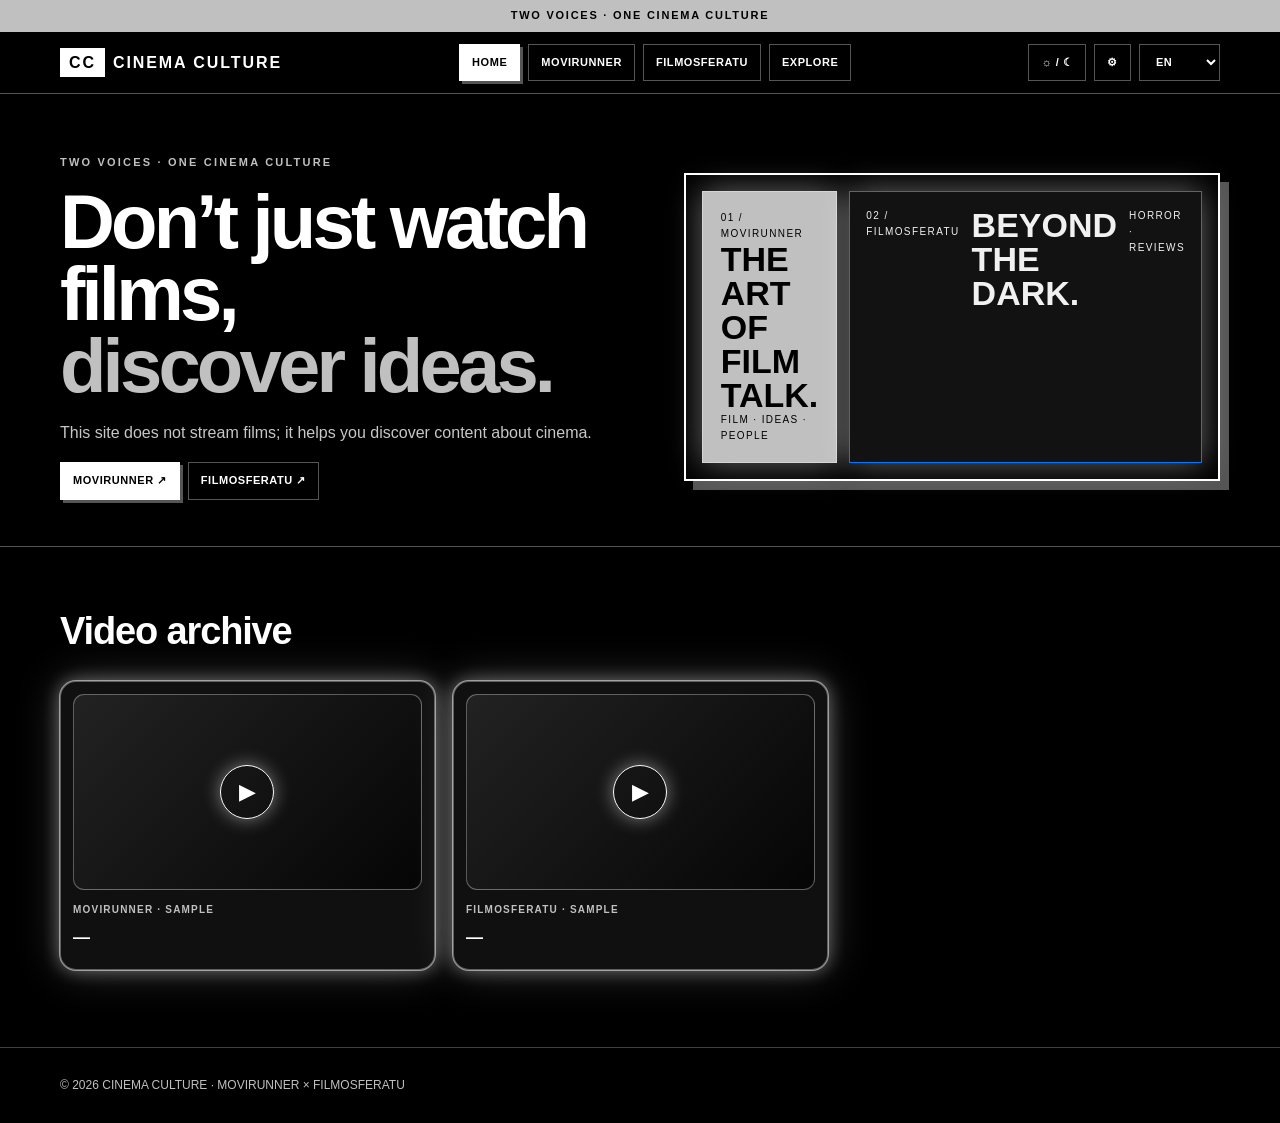
==== index.html @ 7c63c807 "siteyi ekle" ====
<!doctype html>
<html lang="tr"><head><meta charset="utf-8">
<meta name="viewport" content="width=device-width, initial-scale=1, viewport-fit=cover">
<meta name="description" content="MoviRunner ve Filmosferatu: bağımsız sinema eleştirisi ve keşif platformu.">
<title>Cinema Culture · MoviRunner × Filmosferatu</title>
<style>
:root{--bg:#000;--fg:#fff;--ac:#c0c0c0;--card:#101010;--ln:#555;--ff:Arial,Helvetica,sans-serif;box-sizing:border-box;padding-top:env(safe-area-inset-top,0px);padding-bottom:env(safe-area-inset-bottom,0px)}
html{scroll-behavior:smooth;scroll-padding-top:env(safe-area-inset-top,0px)}
*,*:before,*:after{box-sizing:inherit}
body{margin:0;background:var(--bg);color:var(--fg);font-family:var(--ff);line-height:1.6}
button,input,select{font:inherit;color:inherit}button{cursor:pointer}
.w{max-width:1160px;width:calc(100% - 32px);margin:auto}
.bar{background:var(--ac);color:#000;text-align:center;padding:7px;font-size:11px;font-weight:900;letter-spacing:.16em}
header{position:sticky;top:env(safe-area-inset-top,0px);z-index:9;background:var(--bg);border-bottom:1px solid var(--ln)}
.nr{display:flex;align-items:center;justify-content:space-between;gap:12px;flex-wrap:wrap;padding:12px 0}
.logo{font-weight:900;letter-spacing:.12em;font-size:16px;text-decoration:none;color:var(--fg)}
.logo b{background:var(--fg);color:var(--bg);padding:6px 9px;margin-right:8px}
nav,.tools{display:flex;gap:8px;flex-wrap:wrap}
.b{background:transparent;border:1px solid var(--ln);padding:9px 12px;font-weight:800;font-size:11px;letter-spacing:.05em;text-decoration:none;color:var(--fg);display:inline-block}
.b.on,.b.p{background:var(--fg);color:var(--bg);border-color:var(--fg);box-shadow:3px 3px 0 var(--ln)}
.b:hover{transform:translate(-1px,-1px)}
.hero{padding:60px 0 46px;display:grid;grid-template-columns:1.1fr .9fr;gap:32px;align-items:center}
.ey{font-size:11px;font-weight:900;letter-spacing:.2em;color:var(--ac)}
h1{font-size:clamp(40px,8vw,76px);line-height:.95;margin:14px 0 18px;letter-spacing:-.05em}h1 em{font-style:normal;color:var(--ac)}
h2{font-size:clamp(24px,4vw,38px);margin:8px 0;letter-spacing:-.03em}
p{color:inherit;opacity:.78}
.art{border:2px solid var(--fg);padding:16px;box-shadow:9px 9px 0 var(--ln);display:grid;grid-template-columns:1fr 1fr;gap:12px}
.t{min-height:210px;padding:18px;border:1px solid var(--ln);display:flex;flex-direction:column;justify-content:space-between;cursor:pointer;text-decoration:none}
.t strong{font-size:clamp(22px,3vw,34px);line-height:1}.t small{font-size:10px;letter-spacing:.14em}
.t.a{background:var(--ac);color:#000}.t.f{background:#121212;color:#f1f1f1;border-color:#0077ff}
.sec{padding:46px 0;border-top:1px solid var(--ln)}
.g{display:grid;grid-template-columns:repeat(3,1fr);gap:18px;margin-top:20px}
.c{background:var(--card);border:1px solid var(--ln);box-shadow:4px 4px 0 var(--ln);padding:12px}
.th{aspect-ratio:16/9;background:linear-gradient(135deg,#222,#050505);border:1px solid var(--ln);display:grid;place-items:center;position:relative;overflow:hidden}
.th iframe,.th video{position:absolute;inset:0;width:100%;height:100%;border:0;background:#000;object-fit:contain}
.c{content-visibility:auto;contain-intrinsic-size:auto 340px}
.yt{display:inline-block;margin-top:8px;font-size:.85rem;opacity:.8;text-decoration:underline;color:inherit}
.c{--gl:255,255,255;border-radius:16px;box-shadow:0 0 0 1px rgba(var(--gl),.5),0 0 18px rgba(var(--gl),.4),0 0 46px rgba(var(--gl),.2);transition:box-shadow .35s ease,transform .35s ease}
.c.fs{--gl:80,150,255}
.c:hover,.c:focus-within{transform:translateY(-4px);box-shadow:0 0 0 1px rgba(var(--gl),.9),0 0 26px rgba(var(--gl),.7),0 0 72px rgba(var(--gl),.38)}
.th{border-radius:11px}
.pl{box-shadow:0 0 18px rgba(255,255,255,.45)}
.t.a,.t.f{box-shadow:0 0 30px rgba(255,255,255,.4)}
@media (prefers-reduced-motion:reduce){.c{transition:none}.c:hover,.c:focus-within{transform:none}}
.pl{border:1px solid #fff;color:#fff;border-radius:50%;width:54px;height:54px;background:transparent;font-size:22px}
.m{font-size:10px;letter-spacing:.12em;color:var(--ac);font-weight:900;margin-top:12px}
.c h3{margin:6px 0;font-size:17px}.c p{margin:0;font-size:13px}
.row{display:flex;gap:8px;flex-wrap:wrap;margin-top:12px}
.f{display:grid;grid-template-columns:2fr 1fr 1fr;gap:12px;border:1px solid var(--ln);padding:16px;box-shadow:5px 5px 0 var(--ln)}
.f input,.f select{width:100%;height:42px;background:var(--bg);border:1px solid var(--ln);padding:0 10px}
.dr{position:fixed;right:0;top:0;bottom:0;width:min(340px,100%);background:var(--card);border-left:2px solid var(--fg);padding:20px;padding-top:calc(20px + env(safe-area-inset-top,0px));z-index:20;overflow:auto;transform:translateX(105%);transition:.2s}
.dr.o{transform:none}.dr label{display:block;font-size:11px;font-weight:900;letter-spacing:.1em;margin:14px 0 6px}
.dr input[type=color]{width:56px;height:38px;padding:0;border:1px solid var(--ln);background:none}
.dr input[type=text],.dr select{width:100%;height:38px;background:var(--bg);border:1px solid var(--ln);padding:0 8px}
.cr{display:flex;gap:8px;align-items:center}.cr code{font-size:11px;opacity:.7}
footer{border-top:1px solid var(--ln);padding:28px 0;font-size:12px;opacity:.75;margin-top:30px}
.em{border:1px dashed var(--ln);padding:18px;text-align:center}
@media(max-width:800px){.hero{grid-template-columns:1fr;padding:36px 0}.g{grid-template-columns:repeat(2,1fr)}.f{grid-template-columns:1fr}}
@media(max-width:520px){.g{grid-template-columns:1fr}.t{min-height:150px}}
</style></head>
<body><div class="bar" id="bar"></div>
<header><div class="w nr"><a class="logo" href="#home"><b>CC</b>CINEMA CULTURE</a>
<nav id="nav"></nav><div class="tools"><button class="b" id="thm" aria-label="Gece / Gündüz">☼ / ☾</button><button class="b" id="opt">⚙</button>
<select class="b" id="lng" aria-label="Dil"><option value="tr">TR</option><option value="en">EN</option><option value="ru">RU</option><option value="zh">中文</option><option value="ja">日本語</option><option value="es">ES</option><option value="el">ΕΛ</option></select></div></div></header>
<main id="app"></main>
<footer><div class="w">© <span id="yr"></span> CINEMA CULTURE · MOVIRUNNER × FILMOSFERATU</div></footer>
<aside class="dr" id="dr" aria-label="Görünüm"><button class="b" id="cl" style="float:right">×</button><h2 id="dt"></h2>
<label id="l1"></label><div class="cr"><input type="color" id="k1"><input type="text" id="x1" maxlength="7"><code id="r1"></code></div>
<label id="l2"></label><div class="cr"><input type="color" id="k2"><input type="text" id="x2" maxlength="7"><code id="r2"></code></div>
<label id="l3"></label><div class="cr"><input type="color" id="k3"><input type="text" id="x3" maxlength="7"><code id="r3"></code></div>
<label id="l4"></label><select id="ft"><option value="Arial,Helvetica,sans-serif">Arial</option><option value="Georgia,serif">Georgia</option><option value="'Times New Roman',serif">Times New Roman</option><option value="'Courier New',monospace">Courier New</option><option value="Verdana,sans-serif">Verdana</option><option value="'Trebuchet MS',sans-serif">Trebuchet MS</option></select>
<div class="row"><button class="b" id="rs"></button></div></aside>
<script>
/* ===== İÇERİK: yalnızca gerçek, doğrulanmış kayıtları buraya ekleyin =====
 videos:{id:'YouTube video kimliği',title:'Başlık',tag:'Etiket'}  posts:{title,text}  links:{name,url} */
const S=(v,l,c)=>({views:String(v),likes:String(l),comments:String(c),asOf:'2026-11-16'});
const CONTENT={mr:{videos:[{id:'bQt7pxt-cz8',title:'2. Dünya Savaşı Konulu EN İYİ FİLMLER!',tag:'EN ÇOK BEĞENİLEN',stats:S(693256,12876,873)},{id:'aho-y0J6z-E',title:'Mutlaka İzlenmesi Gereken 7 FİLM!',tag:'EN ÇOK BEĞENİLEN',stats:S(445638,5099,293)},{id:'wjza4YtBLzE',title:'Gerçekten İzlemeye Değer 10 FİLM!',tag:'EN ÇOK BEĞENİLEN',stats:S(308542,5042,92)},{id:'wVqWj7PUkso',title:'Yalnızlık...',tag:'EN ÇOK BEĞENİLEN',stats:S(72967,3535,217)},{id:'GTyuaSsJQkQ',title:'Mutlaka İzlenmesi Gereken 10 FİLM',tag:'EN ÇOK BEĞENİLEN',stats:S(493542,3321,297)},{id:'ZyYvfPd8p9M',title:'Netflix’te İzlenilmesi Gereken 10 FİLM!',tag:'EN ÇOK BEĞENİLEN',stats:S(364459,3311,130)},{id:'7OHrfjlGY-0',title:'Netflix’te İzlenmesi Gereken 10 FİLM!',tag:'EN ÇOK BEĞENİLEN',stats:S(223289,3304,85)},{id:'h9Fivq6os04',title:'İZLEDİĞİM EN İYİ 10 FİLM!',tag:'EN ÇOK YORUMLANAN',stats:S(149238,3249,416)},{id:'EByog3MGqJk',title:'Hemen İzlemen Gereken 10 FİLM!',tag:'#ENİYİFİLMLER',stats:S(340828,2879,117),comments:[{u:'@kagan.kurnaz',t:'sinners i izledik hayatımda bu kadar kötü bir tavsiye görmedim.. sakın vakit kaymetmeyin',l:18},{u:'@cyberunnner',t:'O kadar çok film tükettim ki, sen olmasan iyi bir şey bulamayacağım. Çok sağol ya. 💯',l:13},{u:'@muammeratik13',t:'yeni intro mükemmel reis',l:12},{u:'@umutsahin2702',t:'The road en sevdiğim film\'dir',l:11},{u:'@Rahibibrahimov1905',t:'Sinnersi senin tavsiyenle izledim. İyiki izlemişim. Filme 10 üzerinden 7 verdim. ❤',l:7}]},{id:'You5NW2Mh_w',title:'MAFYA KONULU EN İYİ 10 FİLM!',tag:'EN ÇOK BEĞENİLEN',stats:S(112113,2532,142)},{id:'eCvrO6ksfds',title:'2025’te İzlemen Gereken 10 FİLM',tag:'EN ÇOK BEĞENİLEN',stats:S(196895,2378,100)},{id:'0i10l7MqN_I',title:'İzledikten Sonra Etkisinden Çıkamayacağınız 10 FİLM!',tag:'EN ÇOK BEĞENİLEN',stats:S(79721,2065,104)}],posts:[],links:[{name:'YouTube · MoviRunner',url:'https://www.youtube.com/@MoviRunner'},{name:'Instagram · MoviRunner',url:'https://www.instagram.com/movirunner/'},{name:'X · MoviRunner',url:'https://x.com/movirunner'}],contact:{name:'Hakan Çeken',bio:'sinema • dizi • gaming',email:'movirunner@socialfamo.us'}},fs:{videos:[{id:'Hi3y0O1u0zU',title:'ÖZGÜN KORKU FİLMİ ARAYANLARA',tag:'SHORTS',stats:S(1788388,19838,376)},{id:'k589XlYTMVg',title:'PALYAÇO TEMALI FİLM ARAYANLARA',tag:'SHORTS',stats:S(706322,17637,223)},{id:'Sck3Rp8hi7I',title:'RAHATSIZ EDİCİ BİR FİLM ARAYANLARA',tag:'SHORTS',stats:S(288614,9435,118)},{id:'ZUOAltX5UV4',title:'KABUS GİBİ KORKU FİLMİ ARAYANLARA',tag:'SHORTS',stats:S(274107,8997,152)},{id:'a7YLeocaLf8',title:'Kukla oynatıcısının kabusu',tag:'SHORTS',stats:S(281087,8620,58)},{id:'yWXMrGwNxWM',title:'AŞIRI KORKUNÇ FİLM ARAYANLARA',tag:'SHORTS',stats:S(464356,8096,161)},{id:'SOX3Zln17xI',title:'RAHATSIZ EDİCİ FİLM ARAYANLARA!',tag:'SHORTS',stats:S(192209,7959,145)},{id:'F654DDaeHgE',title:'AKIL HASTANESİ TEMALI KORKU FİLMİ ARAYANLARA',tag:'SHORTS',stats:S(122526,7011,72)},{id:'llcsltX-Pgs',title:'MİTOLOJİK KORKU FİLM ARAYANLARA',tag:'SHORTS',stats:S(142005,5999,96)},{id:'lgYS9Ljw4Jo',title:'TÜYLER ÜRPERTİCİ KORKU FİLMİ',tag:'SHORTS',stats:S(238366,5955,111)},{id:'tVhJE0qnBMY',title:'SALGIN TEMALI FİLM ARAYANLARA',tag:'SHORTS',stats:S(139381,5532,59)},{id:'bBHCATssIlw',title:'RAHATSIZ EDİCİ FİLM ARAYANLARA',tag:'EN ÇOK YORUMLANAN',stats:S(163173,5175,332)}],posts:[],links:[{name:'YouTube · Filmosferatu',url:'https://www.youtube.com/@Filmosferatu'},{name:'Instagram · Filmosferatu',url:'https://www.instagram.com/filmosferatu/'},{name:'TikTok · Filmosferatu',url:'https://www.tiktok.com/@filmosferatu'}],contact:{name:'Gökan Çeken',bio:'Sinema | Dizi',email:'filmosferatu@gmail.com'}}};
const BR={mr:{n:'MOVIRUNNER',d:{bg:'#000000',fg:'#ffffff',ac:'#c0c0c0',card:'#101010'},l:{bg:'#f1f1f1',fg:'#121212',ac:'#555555',card:'#ffffff'}},
fs:{n:'FILMOSFERATU',d:{bg:'#121212',fg:'#f1f1f1',ac:'#0077ff',card:'#191919'},l:{bg:'#f1f1f1',fg:'#121212',ac:'#0057c0',card:'#ffffff'}},
home:{n:'',d:{bg:'#000000',fg:'#ffffff',ac:'#c0c0c0',card:'#101010'},l:{bg:'#ffffff',fg:'#000000',ac:'#555555',card:'#f4f4f4'}}};
const I={
tr:{home:'ANA SAYFA',explore:'KEŞFET',search:'Ara…',share:'Paylaş',open:'İÇERİKLERİ KEŞFET',vid:'Video arşivi',posts:'Film eleştirileri ve öneriler',soc:'Resmî sosyal hesaplar',soon:'Gerçek içerik yönetici tarafından eklendiğinde burada görünecek.',set:'Görünüm',bg:'Arka plan',tx:'Yazı',ac:'Vurgu',font:'Yazı tipi',reset:'SIFIRLA',none:'Sonuç yok.',sample:'ÖRNEK',all:'İki marka',d_mr:'Film önerileri, eleştiriler, oyuncularla sohbetler ve sinema yayınları.',d_fs:'Korku sineması, psikolojik gerilim, karanlık seçkiler ve film incelemeleri.',h1:'Filmleri değil,',h2:'fikirleri keşfet.',bar:'İKİ SES · TEK SİNEMA KÜLTÜRÜ',intro:'Bu site film izletmez; sinema üzerine içerikleri keşfetmenizi sağlar.',ph:'Başlık ara'},
en:{home:'HOME',explore:'EXPLORE',search:'Search…',share:'Share',open:'EXPLORE CONTENT',vid:'Video archive',posts:'Film reviews and picks',soc:'Official social accounts',soon:'Real content will appear here once the editor adds it.',set:'Appearance',bg:'Background',tx:'Text',ac:'Accent',font:'Typeface',reset:'RESET',none:'No results.',sample:'SAMPLE',all:'Both brands',d_mr:'Film recommendations, reviews, talks with actors and cinema broadcasts.',d_fs:'Horror cinema, psychological thrillers, dark selections and film reviews.',h1:'Don’t just watch films,',h2:'discover ideas.',bar:'TWO VOICES · ONE CINEMA CULTURE',intro:'This site does not stream films; it helps you discover content about cinema.',ph:'Search titles'},
ru:{home:'ГЛАВНАЯ',explore:'ПОИСК',search:'Поиск…',share:'Поделиться',open:'СМОТРЕТЬ МАТЕРИАЛЫ',vid:'Видеоархив',posts:'Рецензии и рекомендации',soc:'Официальные аккаунты',soon:'Настоящий контент появится после добавления редактором.',set:'Оформление',bg:'Фон',tx:'Текст',ac:'Акцент',font:'Шрифт',reset:'СБРОС',none:'Ничего не найдено.',sample:'ПРИМЕР',all:'Оба бренда',d_mr:'Рекомендации фильмов, рецензии, беседы с актёрами и кинопередачи.',d_fs:'Кино ужасов, психологические триллеры, мрачные подборки и обзоры.',h1:'Не фильмы,',h2:'а идеи открывайте.',bar:'ДВА ГОЛОСА · ОДНА КИНОКУЛЬТУРА',intro:'Сайт не показывает фильмы, а помогает находить материалы о кино.',ph:'Поиск по названию'},
zh:{home:'首页',explore:'探索',search:'搜索…',share:'分享',open:'探索内容',vid:'视频档案',posts:'影评与推荐',soc:'官方社交账号',soon:'编辑添加真实内容后将在此显示。',set:'外观',bg:'背景',tx:'文字',ac:'强调色',font:'字体',reset:'重置',none:'没有结果。',sample:'示例',all:'两个品牌',d_mr:'电影推荐、影评、与演员的对谈和电影节目。',d_fs:'恐怖电影、心理惊悚、黑暗精选与影评。',h1:'不只是看电影，',h2:'更要发现想法。',bar:'两种声音 · 一种电影文化',intro:'本站不提供电影播放，只帮助你发现电影相关内容。',ph:'搜索标题'},
ja:{home:'ホーム',explore:'探す',search:'検索…',share:'共有',open:'コンテンツを探す',vid:'動画アーカイブ',posts:'映画レビューとおすすめ',soc:'公式SNS',soon:'編集者が実際のコンテンツを追加するとここに表示されます。',set:'外観',bg:'背景',tx:'文字',ac:'アクセント',font:'書体',reset:'リセット',none:'結果がありません。',sample:'サンプル',all:'両ブランド',d_mr:'映画のおすすめ、レビュー、俳優との対談、映画番組。',d_fs:'ホラー映画、心理サスペンス、ダークな選集、映画レビュー。',h1:'映画ではなく、',h2:'アイデアを発見。',bar:'二つの声 · ひとつの映画文化',intro:'このサイトは映画を配信しません。映画に関する情報を見つける場所です。',ph:'タイトル検索'},
es:{home:'INICIO',explore:'EXPLORAR',search:'Buscar…',share:'Compartir',open:'EXPLORAR CONTENIDO',vid:'Archivo de vídeos',posts:'Críticas y recomendaciones',soc:'Cuentas oficiales',soon:'El contenido real aparecerá aquí cuando el editor lo añada.',set:'Apariencia',bg:'Fondo',tx:'Texto',ac:'Acento',font:'Tipografía',reset:'RESTABLECER',none:'Sin resultados.',sample:'EJEMPLO',all:'Ambas marcas',d_mr:'Recomendaciones de cine, críticas, charlas con actores y emisiones de cine.',d_fs:'Cine de terror, thrillers psicológicos, selecciones oscuras y reseñas.',h1:'No descubras películas,',h2:'descubre ideas.',bar:'DOS VOCES · UNA CULTURA CINEMATOGRÁFICA',intro:'Este sitio no emite películas; te ayuda a descubrir contenido sobre cine.',ph:'Buscar títulos'},
el:{home:'ΑΡΧΙΚΗ',explore:'ΑΝΑΖΗΤΗΣΗ',search:'Αναζήτηση…',share:'Κοινοποίηση',open:'ΕΞΕΡΕΥΝΗΣΗ ΠΕΡΙΕΧΟΜΕΝΟΥ',vid:'Αρχείο βίντεο',posts:'Κριτικές και προτάσεις',soc:'Επίσημοι λογαριασμοί',soon:'Το πραγματικό περιεχόμενο θα εμφανιστεί όταν το προσθέσει ο διαχειριστής.',set:'Εμφάνιση',bg:'Φόντο',tx:'Κείμενο',ac:'Έμφαση',font:'Γραμματοσειρά',reset:'ΕΠΑΝΑΦΟΡΑ',none:'Κανένα αποτέλεσμα.',sample:'ΔΕΙΓΜΑ',all:'Και τα δύο brand',d_mr:'Προτάσεις ταινιών, κριτικές, συζητήσεις με ηθοποιούς και κινηματογραφικές εκπομπές.',d_fs:'Κινηματογράφος τρόμου, ψυχολογικά θρίλερ, σκοτεινές επιλογές και κριτικές.',h1:'Όχι ταινίες,',h2:'ανακάλυψε ιδέες.',bar:'ΔΥΟ ΦΩΝΕΣ · ΜΙΑ ΚΙΝΗΜΑΤΟΓΡΑΦΙΚΗ ΚΟΥΛΤΟΥΡΑ',intro:'Ο ιστότοπος δεν προβάλλει ταινίες· σε βοηθά να βρεις περιεχόμενο για τον κινηματογράφο.',ph:'Αναζήτηση τίτλων'}};
const $=s=>document.querySelector(s),V=['home','mr','fs','explore'];
const esc=s=>String(s).replace(/[&<>"']/g,c=>({'&':'&amp;','<':'&lt;','>':'&gt;','"':'&quot;',"'":'&#39;'}[c]));
const ls={get(k,d){try{const v=localStorage.getItem(k);return v===null?d:JSON.parse(v)}catch(e){return d}},set(k,v){try{localStorage.setItem(k,JSON.stringify(v))}catch(e){}}};
let lang=ls.get('mf-lang',(navigator.language||'tr').slice(0,2));if(!I[lang])lang='tr';
const T=k=>I[lang][k]||I.tr[k];
const page=()=>{const h=location.hash.slice(1);return V.includes(h)?h:'home'};
const mode=p=>ls.get('mf-mode-'+p,'d');
function pal(p){const m=mode(p),b=(BR[p]||BR.home)[m],o=ls.get('mf-pal-'+p+'-'+m,{});return Object.assign({},b,o)}
function theme(){const p=page(),c=pal(p);const s=document.documentElement.style;
s.setProperty('--bg',c.bg);s.setProperty('--fg',c.fg);s.setProperty('--ac',c.ac);s.setProperty('--card',c.card);s.setProperty('--ln',c.fg+'55');
s.setProperty('--ff',ls.get('mf-font-'+p,'Arial,Helvetica,sans-serif'));document.documentElement.lang=lang}
const SL={tr:['izlenme','beğeni','yorum','itibarıyla','YouTube’da aç ve yorumları oku'],en:['views','likes','comments','as of','Open on YouTube and read comments'],ru:['просмотры','лайки','комментарии','на','Открыть на YouTube и читать комментарии'],zh:['观看','点赞','评论','截至','在 YouTube 打开并阅读评论'],ja:['回視聴','高評価','コメント','時点','YouTube で開いてコメントを読む'],es:['visualizaciones','me gusta','comentarios','a fecha de','Abrir en YouTube y leer comentarios'],el:['προβολές','likes','σχόλια','έως','Άνοιγμα στο YouTube και ανάγνωση σχολίων']};
const TC={tr:'Öne çıkan gerçek yorumlar',en:'Top real comments',ru:'Популярные реальные комментарии',zh:'热门真实评论',ja:'注目の実際のコメント',es:'Comentarios reales destacados',el:'Κορυφαία πραγματικά σχόλια'};
function com(v){const c=v.comments||[];if(!c.length)return '';return `<details style="margin-top:8px"><summary style="cursor:pointer;font-size:12px;font-weight:800">${TC[lang]||TC.tr}</summary>`+c.map(x=>`<blockquote style="margin:8px 0;padding-left:10px;border-left:2px solid var(--ac);font-size:12px">${esc(x.t)}<br><small style="opacity:.65">${esc(x.u)} · ♥ ${x.l}</small></blockquote>`).join('')+`</details>`}
function kfmt(x){if(/^\d+$/.test(String(x)))return new Intl.NumberFormat(lang,{notation:'compact',maximumFractionDigits:1}).format(Number(x));const m=/^(\d+(?:,\d+)?)\s*B$/.exec(String(x));return m?new Intl.NumberFormat(lang,{notation:'compact',maximumFractionDigits:1}).format(parseFloat(m[1].replace(',','.'))*1000):String(x)}
function stats(v,id){if(!v.stats||!id)return '';const s=v.stats,L=SL[lang]||SL.tr;let d=s.asOf;try{d=new Date(s.asOf+'T00:00:00').toLocaleDateString(lang)}catch(e){}
return `<div class="row" style="font-size:12px"><span>👁 ${esc(kfmt(s.views))} ${L[0]}</span><span>♥ ${esc(kfmt(s.likes))} ${L[1]}</span><span>💬 ${esc(s.comments)} ${L[2]}</span></div><p style="font-size:11px;margin-top:8px">${L[3]} ${esc(d)}</p>${com(v)}<a class="b" rel="noopener" target="_blank" style="margin-top:8px" href="https://www.youtube.com/watch?v=${id}">${L[4]} ↗</a>`}
function video(v,n){const id=/^[\w-]{11}$/.test(v.id||'')?v.id:'';
return `<article class="c ${/filmo/i.test(n)?'fs':'mr'}"><div class="th">${/^videos\/[\w.-]+\.webm$/.test(v.webm||'')?`<video controls preload="none" playsinline poster="${/^videos\/[\w.-]+\.webp$/.test(v.poster||'')?v.poster:''}" src="${v.webm}"></video>`:id?`<button class="pl" data-yt="${id}" aria-label="▶ ${esc(v.title)}">▶</button>`:'<span class="pl" style="display:grid;place-items:center">▶</span>'}</div><div class="m">${n} · ${esc(v.tag||'')}</div><h3>${esc(v.title)}</h3>${stats(v,id)}${id?`<a class="yt" href="https://www.youtube.com/watch?v=${id}" target="_blank" rel="noopener">YouTube ↗</a>`:''}</article>`}
function brand(p){const x=CONTENT[p],n=BR[p].n;
return `<section class="w" style="padding:44px 0 30px"><div class="ey">CINEMA CULTURE / ${p==='mr'?'BRAND 01':'BRAND 02'}</div><h1>${n}</h1><p>${T('d_'+p)}</p><div class="row"><button class="b p" data-share="${n}">${T('share')} ↗</button><a class="b" href="#explore">${T('open')}</a></div></section>
<section class="sec"><div class="w"><div class="ey">${T('vid').toUpperCase()}</div><h2>${T('vid')}</h2>${x.videos.length?`<div class="g">${x.videos.map(v=>video(v,n)).join('')}</div>`:`<div class="em">${T('soon')}</div>`}</div></section>
<section class="sec"><div class="w"><h2>${T('posts')}</h2>${x.posts.length?`<div class="g">${x.posts.map(a=>`<article class="c"><h3>${esc(a.title)}</h3><p>${esc(a.text||'')}</p></article>`).join('')}</div>`:`<div class="em">${T('soon')}</div>`}</div></section>
<section class="sec"><div class="w"><h2>${T('soc')}</h2><div class="row">${x.links.length?x.links.filter(l=>/^https:\/\//.test(l.url)).map(l=>`<a class="b" rel="noopener" target="_blank" href="${esc(l.url)}">${esc(l.name)}</a>`).join(''):`<div class="em" style="width:100%">${T('soon')}</div>`}</div>${x.contact?`<p style="margin-top:16px"><strong>${esc(x.contact.name)}</strong> · ${esc(x.contact.bio)}<br><a class="yt" href="mailto:${esc(x.contact.email)}">✉ ${esc(x.contact.email)}</a></p>`:''}</div></section>`}
function home(){return `<section class="w hero"><div><div class="ey">${T('bar')}</div><h1>${T('h1')}<br><em>${T('h2')}</em></h1><p>${T('intro')}</p><div class="row"><a class="b p" href="#mr">MOVIRUNNER ↗</a><a class="b" href="#fs">FILMOSFERATU ↗</a></div></div>
<div class="art"><a class="t a" href="#mr"><small>01 / MOVIRUNNER</small><strong>THE ART<br>OF FILM TALK.</strong><small>FILM · IDEAS · PEOPLE</small></a><a class="t f" href="#fs"><small>02 / FILMOSFERATU</small><strong>BEYOND<br>THE DARK.</strong><small>HORROR · REVIEWS</small></a></div></section>
<section class="sec"><div class="w"><h2>${T('vid')}</h2><div class="g"><article class="c"><div class="th"><span class="pl" style="display:grid;place-items:center">▶</span></div><div class="m">MOVIRUNNER · ${T('sample')}</div><h3>—</h3></article><article class="c"><div class="th"><span class="pl" style="display:grid;place-items:center">▶</span></div><div class="m">FILMOSFERATU · ${T('sample')}</div><h3>—</h3></article></div></div></section>`}
function explore(){return `<section class="w" style="padding:44px 0"><div class="ey">${T('explore')}</div><h1>${T('explore')}</h1><div class="f"><input id="q" placeholder="${esc(T('ph'))}" aria-label="${esc(T('ph'))}"><select id="bs"><option value="">${T('all')}</option><option value="mr">MoviRunner</option><option value="fs">Filmosferatu</option></select><select id="ty"><option value="">—</option><option value="videos">${T('vid')}</option><option value="posts">${T('posts')}</option></select></div><div id="rs2" style="margin-top:22px"></div></section>`}
function runFilter(){const q=($('#q').value||'').trim().toLowerCase(),b=$('#bs').value,t=$('#ty').value,out=[];
for(const p of ['mr','fs']){if(b&&b!==p)continue;for(const k of ['videos','posts']){if(t&&t!==k)continue;for(const it of CONTENT[p][k])if(!q||(it.title||'').toLowerCase().includes(q))out.push(k==='videos'?video(it,BR[p].n):`<article class="c"><div class="m">${BR[p].n}</div><h3>${esc(it.title)}</h3><p>${esc(it.text||'')}</p></article>`)}}
$('#rs2').innerHTML=out.length?`<div class="g">${out.join('')}</div>`:`<div class="em">${T('none')}</div>`}
function render(){const p=page();theme();$('#bar').textContent=T('bar');$('#yr').textContent=new Date().getFullYear();$('#lng').value=lang;
$('#nav').innerHTML=[['home',T('home')],['mr','MOVIRUNNER'],['fs','FILMOSFERATU'],['explore',T('explore')]].map(([k,l])=>`<a class="b${k===p?' on':''}" href="#${k}"${k===p?' aria-current="page"':''}>${l}</a>`).join('');
$('#app').innerHTML=({home,mr:()=>brand('mr'),fs:()=>brand('fs'),explore})[p]();
if(p==='explore'){['q','bs','ty'].forEach(i=>$('#'+i).addEventListener('input',runFilter));runFilter()}
$('#dt').textContent=T('set');[['l1','bg'],['l2','tx'],['l3','ac'],['l4','font']].forEach(([i,k])=>$('#'+i).textContent=T(k).toUpperCase());$('#rs').textContent=T('reset');
const c=pal(p);[['1','bg'],['2','fg'],['3','ac']].forEach(([n,k])=>{$('#k'+n).value=c[k];$('#x'+n).value=c[k];$('#r'+n).textContent=rgb(c[k])});$('#ft').value=ls.get('mf-font-'+p,'Arial,Helvetica,sans-serif');window.scrollTo(0,0)}
const rgb=h=>{const m=/^#([0-9a-f]{2})([0-9a-f]{2})([0-9a-f]{2})$/i.exec(h);return m?`rgb(${parseInt(m[1],16)}, ${parseInt(m[2],16)}, ${parseInt(m[3],16)})`:''};
function setPal(k,v){if(!/^#[0-9a-f]{6}$/i.test(v))return;const p=page(),m=mode(p),key='mf-pal-'+p+'-'+m,o=ls.get(key,{});o[k]=v;ls.set(key,o);theme();
const c=pal(p);[['1','bg'],['2','fg'],['3','ac']].forEach(([n,kk])=>{$('#k'+n).value=c[kk];$('#x'+n).value=c[kk];$('#r'+n).textContent=rgb(c[kk])})}
[['1','bg'],['2','fg'],['3','ac']].forEach(([n,k])=>{$('#k'+n).addEventListener('input',e=>setPal(k,e.target.value));$('#x'+n).addEventListener('change',e=>setPal(k,e.target.value.startsWith('#')?e.target.value:'#'+e.target.value))});
$('#ft').addEventListener('change',e=>{ls.set('mf-font-'+page(),e.target.value);theme()});
$('#rs').addEventListener('click',()=>{const p=page();['d','l'].forEach(m=>{try{localStorage.removeItem('mf-pal-'+p+'-'+m)}catch(e){}});try{localStorage.removeItem('mf-font-'+p)}catch(e){}render()});
$('#thm').addEventListener('click',()=>{const p=page();ls.set('mf-mode-'+p,mode(p)==='d'?'l':'d');render()});
$('#opt').addEventListener('click',()=>$('#dr').classList.add('o'));$('#cl').addEventListener('click',()=>$('#dr').classList.remove('o'));
$('#lng').addEventListener('change',e=>{lang=e.target.value;ls.set('mf-lang',lang);render()});
document.addEventListener('click',e=>{const y=e.target.closest('[data-yt]');if(y){const f=document.createElement('iframe');f.src='https://www.youtube-nocookie.com/embed/'+y.dataset.yt+'?autoplay=1&rel=0';f.allow='autoplay; encrypted-media; picture-in-picture; fullscreen';f.allowFullscreen=true;f.title='YouTube';y.parentNode.replaceChildren(f)}
const s=e.target.closest('[data-share]');if(s){const u=location.protocol.startsWith('http')?': '+location.href:'';window.open('https://wa.me/?text='+encodeURIComponent(s.dataset.share+u),'_blank','noopener')}});
window.addEventListener('hashchange',render);render();
/* sync_videos.py'nin ürettiği videos.json (kendi sunucunuzda) varsa kanal videolarını yükler; yoksa sessizce atlanır */
fetch('videos.json').then(r=>r.ok?r.json():null).then(d=>{if(!d)return;for(const p of ['mr','fs'])if(Array.isArray(d[p])){const ids=new Set(d[p].map(x=>x.id));CONTENT[p].videos=d[p].concat(CONTENT[p].videos.filter(x=>!ids.has(x.id)))}render()}).catch(()=>{});
</script></body></html>
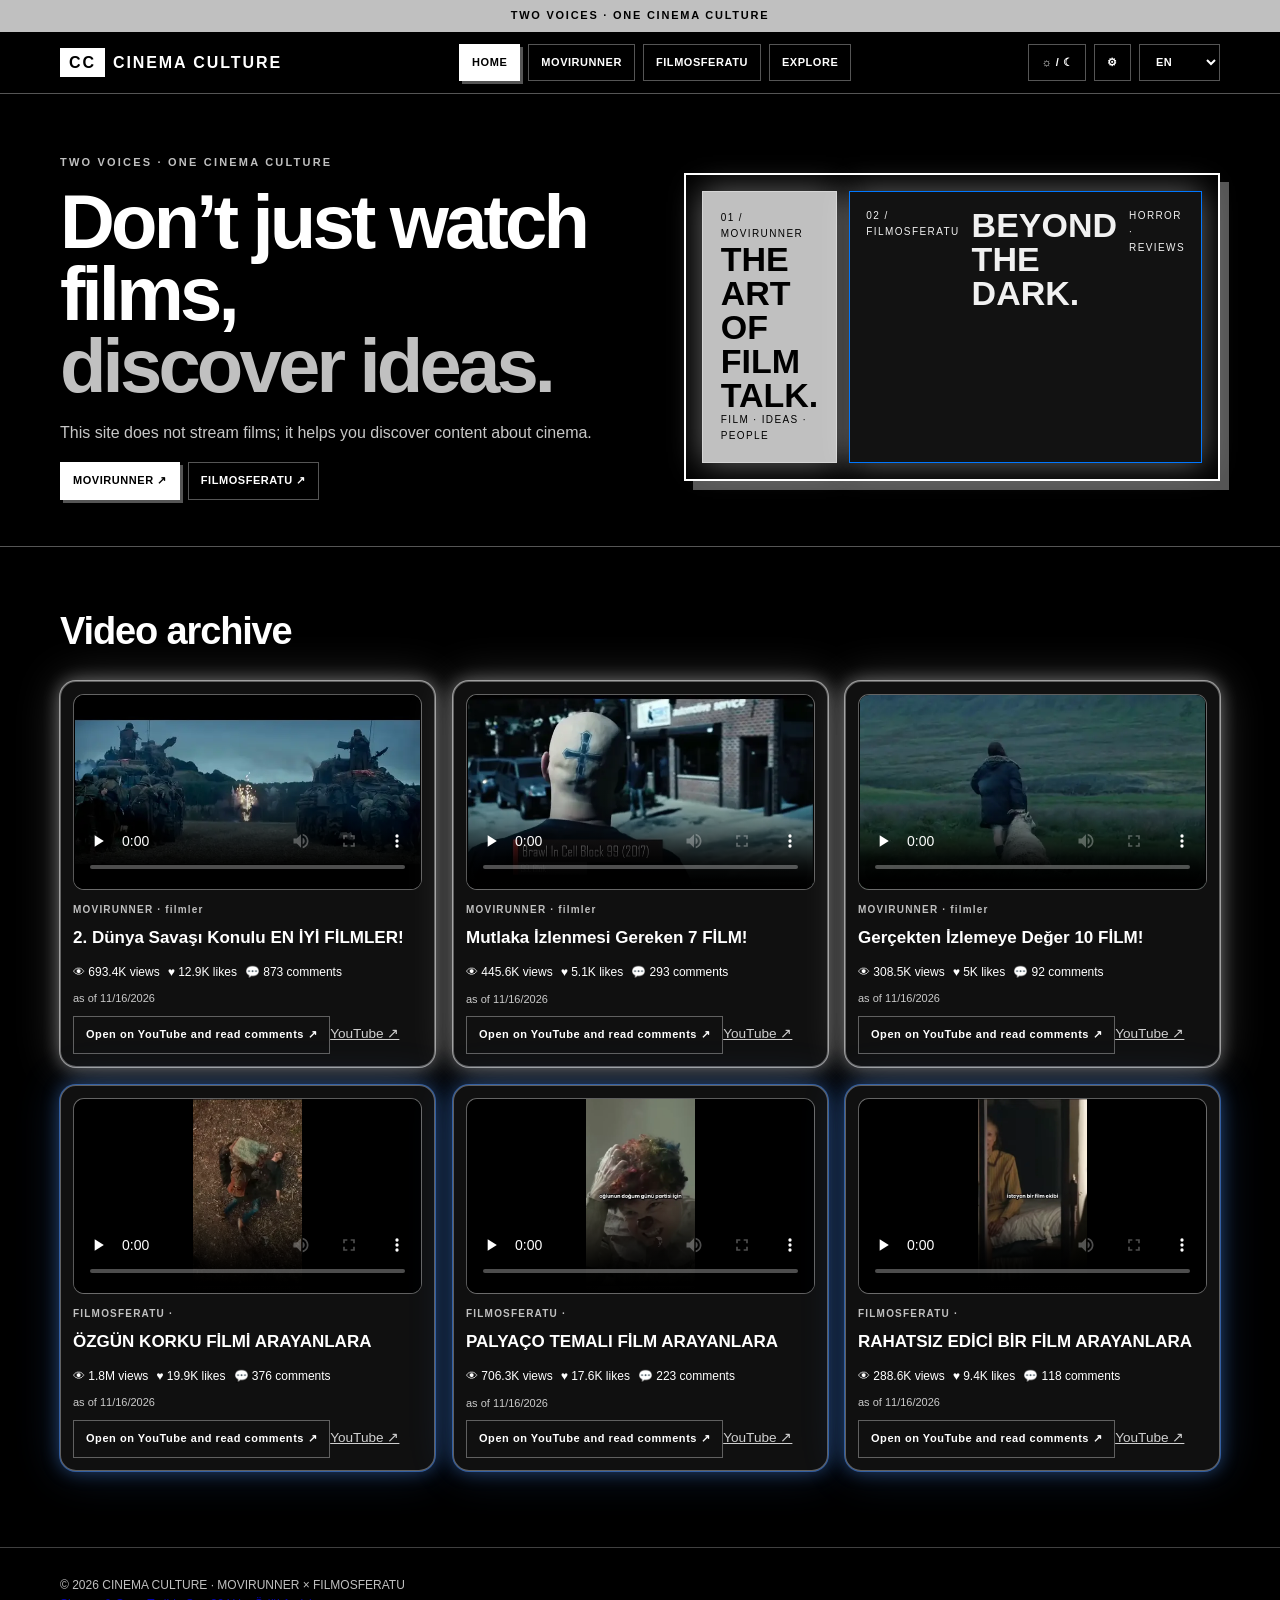
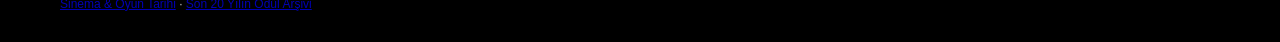
==== commit 4bf6593c: "Guncel dosyalar yuklendi" ====
--- a/index.html
+++ b/index.html
@@ -1,8 +1,11 @@
 <!doctype html>
 <html lang="tr"><head><meta charset="utf-8">
 <meta name="viewport" content="width=device-width, initial-scale=1, viewport-fit=cover">
-<meta name="description" content="MoviRunner ve Filmosferatu: bağımsız sinema eleştirisi ve keşif platformu.">
-<title>Cinema Culture · MoviRunner × Filmosferatu</title>
+<meta name="description" content="MoviRunner ve Filmosferatu: en çok beğenilen film videoları, sinema ve oyun tarihi, son 20 yılın ödüllü filmleri.">
+<title>Cinema Culture · MoviRunner × Filmosferatu | Film Önerileri ve Sinema Tarihi</title>
+<link rel="canonical" href="https://sukruozolgayizmir-ctrl.github.io/moviRunner-filmosferatu/"><meta name="robots" content="index,follow,max-snippet:-1,max-image-preview:large">
+<meta property="og:type" content="website"><meta property="og:site_name" content="Cinema Culture"><meta property="og:title" content="Cinema Culture · MoviRunner × Filmosferatu"><meta property="og:description" content="En çok beğenilen film videoları, sinema ve oyun tarihi, ödül arşivi."><meta property="og:url" content="https://sukruozolgayizmir-ctrl.github.io/moviRunner-filmosferatu/"><meta property="og:locale" content="tr_TR">
+<script type="application/ld+json">{"@context": "https://schema.org", "@graph": [{"@type": "WebSite", "@id": "https://sukruozolgayizmir-ctrl.github.io/moviRunner-filmosferatu/#website", "url": "https://sukruozolgayizmir-ctrl.github.io/moviRunner-filmosferatu/", "name": "Cinema Culture · MoviRunner × Filmosferatu", "inLanguage": "tr-TR"}, {"@type": "Organization", "@id": "https://sukruozolgayizmir-ctrl.github.io/moviRunner-filmosferatu/#org", "name": "MoviRunner × Filmosferatu", "url": "https://sukruozolgayizmir-ctrl.github.io/moviRunner-filmosferatu/", "founder": [{"@type": "Person", "name": "Hakan Çeken", "alternateName": "MoviRunner"}, {"@type": "Person", "name": "Gökan Çeken", "alternateName": "Filmosferatu"}], "sameAs": ["https://www.youtube.com/@MoviRunner", "https://www.instagram.com/movirunner/", "https://x.com/movirunner", "https://www.youtube.com/@Filmosferatu", "https://www.instagram.com/filmosferatu/", "https://www.tiktok.com/@filmosferatu"]}]}</script>
 <style>
 :root{--bg:#000;--fg:#fff;--ac:#c0c0c0;--card:#101010;--ln:#555;--ff:Arial,Helvetica,sans-serif;box-sizing:border-box;padding-top:env(safe-area-inset-top,0px);padding-bottom:env(safe-area-inset-bottom,0px)}
 html{scroll-behavior:smooth;scroll-padding-top:env(safe-area-inset-top,0px)}
@@ -63,7 +66,7 @@
 <nav id="nav"></nav><div class="tools"><button class="b" id="thm" aria-label="Gece / Gündüz">☼ / ☾</button><button class="b" id="opt">⚙</button>
 <select class="b" id="lng" aria-label="Dil"><option value="tr">TR</option><option value="en">EN</option><option value="ru">RU</option><option value="zh">中文</option><option value="ja">日本語</option><option value="es">ES</option><option value="el">ΕΛ</option></select></div></div></header>
 <main id="app"></main>
-<footer><div class="w">© <span id="yr"></span> CINEMA CULTURE · MOVIRUNNER × FILMOSFERATU</div></footer>
+<footer><div class="w">© <span id="yr"></span> CINEMA CULTURE · MOVIRUNNER × FILMOSFERATU<br><a href="tarihce.html">Sinema &amp; Oyun Tarihi</a> · <a href="odul-arsivi.html">Son 20 Yılın Ödül Arşivi</a></div></footer>
 <aside class="dr" id="dr" aria-label="Görünüm"><button class="b" id="cl" style="float:right">×</button><h2 id="dt"></h2>
 <label id="l1"></label><div class="cr"><input type="color" id="k1"><input type="text" id="x1" maxlength="7"><code id="r1"></code></div>
 <label id="l2"></label><div class="cr"><input type="color" id="k2"><input type="text" id="x2" maxlength="7"><code id="r2"></code></div>
@@ -74,7 +77,7 @@
 /* ===== İÇERİK: yalnızca gerçek, doğrulanmış kayıtları buraya ekleyin =====
  videos:{id:'YouTube video kimliği',title:'Başlık',tag:'Etiket'}  posts:{title,text}  links:{name,url} */
 const S=(v,l,c)=>({views:String(v),likes:String(l),comments:String(c),asOf:'2026-11-16'});
-const CONTENT={mr:{videos:[{id:'bQt7pxt-cz8',title:'2. Dünya Savaşı Konulu EN İYİ FİLMLER!',tag:'EN ÇOK BEĞENİLEN',stats:S(693256,12876,873)},{id:'aho-y0J6z-E',title:'Mutlaka İzlenmesi Gereken 7 FİLM!',tag:'EN ÇOK BEĞENİLEN',stats:S(445638,5099,293)},{id:'wjza4YtBLzE',title:'Gerçekten İzlemeye Değer 10 FİLM!',tag:'EN ÇOK BEĞENİLEN',stats:S(308542,5042,92)},{id:'wVqWj7PUkso',title:'Yalnızlık...',tag:'EN ÇOK BEĞENİLEN',stats:S(72967,3535,217)},{id:'GTyuaSsJQkQ',title:'Mutlaka İzlenmesi Gereken 10 FİLM',tag:'EN ÇOK BEĞENİLEN',stats:S(493542,3321,297)},{id:'ZyYvfPd8p9M',title:'Netflix’te İzlenilmesi Gereken 10 FİLM!',tag:'EN ÇOK BEĞENİLEN',stats:S(364459,3311,130)},{id:'7OHrfjlGY-0',title:'Netflix’te İzlenmesi Gereken 10 FİLM!',tag:'EN ÇOK BEĞENİLEN',stats:S(223289,3304,85)},{id:'h9Fivq6os04',title:'İZLEDİĞİM EN İYİ 10 FİLM!',tag:'EN ÇOK YORUMLANAN',stats:S(149238,3249,416)},{id:'EByog3MGqJk',title:'Hemen İzlemen Gereken 10 FİLM!',tag:'#ENİYİFİLMLER',stats:S(340828,2879,117),comments:[{u:'@kagan.kurnaz',t:'sinners i izledik hayatımda bu kadar kötü bir tavsiye görmedim.. sakın vakit kaymetmeyin',l:18},{u:'@cyberunnner',t:'O kadar çok film tükettim ki, sen olmasan iyi bir şey bulamayacağım. Çok sağol ya. 💯',l:13},{u:'@muammeratik13',t:'yeni intro mükemmel reis',l:12},{u:'@umutsahin2702',t:'The road en sevdiğim film\'dir',l:11},{u:'@Rahibibrahimov1905',t:'Sinnersi senin tavsiyenle izledim. İyiki izlemişim. Filme 10 üzerinden 7 verdim. ❤',l:7}]},{id:'You5NW2Mh_w',title:'MAFYA KONULU EN İYİ 10 FİLM!',tag:'EN ÇOK BEĞENİLEN',stats:S(112113,2532,142)},{id:'eCvrO6ksfds',title:'2025’te İzlemen Gereken 10 FİLM',tag:'EN ÇOK BEĞENİLEN',stats:S(196895,2378,100)},{id:'0i10l7MqN_I',title:'İzledikten Sonra Etkisinden Çıkamayacağınız 10 FİLM!',tag:'EN ÇOK BEĞENİLEN',stats:S(79721,2065,104)}],posts:[],links:[{name:'YouTube · MoviRunner',url:'https://www.youtube.com/@MoviRunner'},{name:'Instagram · MoviRunner',url:'https://www.instagram.com/movirunner/'},{name:'X · MoviRunner',url:'https://x.com/movirunner'}],contact:{name:'Hakan Çeken',bio:'sinema • dizi • gaming',email:'movirunner@socialfamo.us'}},fs:{videos:[{id:'Hi3y0O1u0zU',title:'ÖZGÜN KORKU FİLMİ ARAYANLARA',tag:'SHORTS',stats:S(1788388,19838,376)},{id:'k589XlYTMVg',title:'PALYAÇO TEMALI FİLM ARAYANLARA',tag:'SHORTS',stats:S(706322,17637,223)},{id:'Sck3Rp8hi7I',title:'RAHATSIZ EDİCİ BİR FİLM ARAYANLARA',tag:'SHORTS',stats:S(288614,9435,118)},{id:'ZUOAltX5UV4',title:'KABUS GİBİ KORKU FİLMİ ARAYANLARA',tag:'SHORTS',stats:S(274107,8997,152)},{id:'a7YLeocaLf8',title:'Kukla oynatıcısının kabusu',tag:'SHORTS',stats:S(281087,8620,58)},{id:'yWXMrGwNxWM',title:'AŞIRI KORKUNÇ FİLM ARAYANLARA',tag:'SHORTS',stats:S(464356,8096,161)},{id:'SOX3Zln17xI',title:'RAHATSIZ EDİCİ FİLM ARAYANLARA!',tag:'SHORTS',stats:S(192209,7959,145)},{id:'F654DDaeHgE',title:'AKIL HASTANESİ TEMALI KORKU FİLMİ ARAYANLARA',tag:'SHORTS',stats:S(122526,7011,72)},{id:'llcsltX-Pgs',title:'MİTOLOJİK KORKU FİLM ARAYANLARA',tag:'SHORTS',stats:S(142005,5999,96)},{id:'lgYS9Ljw4Jo',title:'TÜYLER ÜRPERTİCİ KORKU FİLMİ',tag:'SHORTS',stats:S(238366,5955,111)},{id:'tVhJE0qnBMY',title:'SALGIN TEMALI FİLM ARAYANLARA',tag:'SHORTS',stats:S(139381,5532,59)},{id:'bBHCATssIlw',title:'RAHATSIZ EDİCİ FİLM ARAYANLARA',tag:'EN ÇOK YORUMLANAN',stats:S(163173,5175,332)}],posts:[],links:[{name:'YouTube · Filmosferatu',url:'https://www.youtube.com/@Filmosferatu'},{name:'Instagram · Filmosferatu',url:'https://www.instagram.com/filmosferatu/'},{name:'TikTok · Filmosferatu',url:'https://www.tiktok.com/@filmosferatu'}],contact:{name:'Gökan Çeken',bio:'Sinema | Dizi',email:'filmosferatu@gmail.com'}}};
+const CONTENT={mr:{videos:[{id:'bQt7pxt-cz8',title:'2. Dünya Savaşı Konulu EN İYİ FİLMLER!',tag:'EN ÇOK BEĞENİLEN',stats:S(693256,12876,873)},{id:'aho-y0J6z-E',title:'Mutlaka İzlenmesi Gereken 7 FİLM!',tag:'EN ÇOK BEĞENİLEN',stats:S(445638,5099,293)},{id:'wjza4YtBLzE',title:'Gerçekten İzlemeye Değer 10 FİLM!',tag:'EN ÇOK BEĞENİLEN',stats:S(308542,5042,92)},{id:'wVqWj7PUkso',title:'Yalnızlık...',tag:'EN ÇOK BEĞENİLEN',stats:S(72967,3535,217)},{id:'GTyuaSsJQkQ',title:'Mutlaka İzlenmesi Gereken 10 FİLM',tag:'EN ÇOK BEĞENİLEN',stats:S(493542,3321,297)},{id:'ZyYvfPd8p9M',title:'Netflix’te İzlenilmesi Gereken 10 FİLM!',tag:'EN ÇOK BEĞENİLEN',stats:S(364459,3311,130)},{id:'7OHrfjlGY-0',title:'Netflix’te İzlenmesi Gereken 10 FİLM!',tag:'EN ÇOK BEĞENİLEN',stats:S(223289,3304,85)},{id:'h9Fivq6os04',title:'İZLEDİĞİM EN İYİ 10 FİLM!',tag:'EN ÇOK YORUMLANAN',stats:S(149238,3249,416)},{id:'EByog3MGqJk',title:'Hemen İzlemen Gereken 10 FİLM!',tag:'#ENİYİFİLMLER',stats:S(340828,2879,117),comments:[{u:'@kagan.kurnaz',t:'sinners i izledik hayatımda bu kadar kötü bir tavsiye görmedim.. sakın vakit kaymetmeyin',l:18},{u:'@cyberunnner',t:'O kadar çok film tükettim ki, sen olmasan iyi bir şey bulamayacağım. Çok sağol ya. 💯',l:13},{u:'@muammeratik13',t:'yeni intro mükemmel reis',l:12},{u:'@umutsahin2702',t:'The road en sevdiğim film\'dir',l:11},{u:'@Rahibibrahimov1905',t:'Sinnersi senin tavsiyenle izledim. İyiki izlemişim. Filme 10 üzerinden 7 verdim. ❤',l:7}]},{id:'You5NW2Mh_w',title:'MAFYA KONULU EN İYİ 10 FİLM!',tag:'EN ÇOK BEĞENİLEN',stats:S(112113,2532,142)},{id:'eCvrO6ksfds',title:'2025’te İzlemen Gereken 10 FİLM',tag:'EN ÇOK BEĞENİLEN',stats:S(196895,2378,100)},{id:'0i10l7MqN_I',title:'İzledikten Sonra Etkisinden Çıkamayacağınız 10 FİLM!',tag:'EN ÇOK BEĞENİLEN',stats:S(79721,2065,104)},{id:'mfd_h6Tv3bE',title:'Netflix’te İzlemen Gereken 10 FİLM!',tag:'EN ÇOK BEĞENİLEN',stats:S(170669,1946,85)},{id:'R_Il2t-ww04',title:'BU FİLME BAYILDIM! (YÖNETMENİYLE KONUŞTUM!)',tag:'EN ÇOK BEĞENİLEN',stats:S(95727,1944,125)},{id:'K9O2y9hy4a0',title:'Kesin İzlemen Gereken 10 FİLM!',tag:'EN ÇOK BEĞENİLEN',stats:S(122821,1777,90)},{id:'NviGhkeJgSE',title:'Mutlaka İzlemen Gereken 10 FİLM!',tag:'EN ÇOK BEĞENİLEN',stats:S(96431,1609,81)},{id:'qjrtC8xUYus',title:'Ailecek İzlenecek 10 FİLM!',tag:'EN ÇOK BEĞENİLEN',stats:S(225703,1421,51)},{id:'LHaqU8uj7Ec',title:'Mutlaka İzlenmesi Gereken 5 FİLM!',tag:'EN ÇOK BEĞENİLEN',stats:S(227762,1408,133)},{id:'wCPwaR8jq9U',title:'Yılın İzlenmesi Gereken EN İYİ FİLMLERİ',tag:'EN ÇOK BEĞENİLEN',stats:S(95313,1340,54)},{id:'sx1uyYPyB1M',title:'HAYATIMI DEĞİŞTİREN 10 FİLM!',tag:'EN ÇOK BEĞENİLEN',stats:S(250450,1334,43)},{id:'f5wnamjzEBA',title:'2010’LARIN EN İYİ 10 FİLMİ',tag:'EN ÇOK BEĞENİLEN',stats:S(55241,1215,106)},{id:'ukpMMvegnaM',title:'Tek Başına İzlememeniz Gereken 8 FİLM!',tag:'EN ÇOK BEĞENİLEN',stats:S(108961,1171,102)},{id:'t59hfxSEzZk',title:'Mutlaka İzlenmesi Gereken 10 FİLM ÖNERİSİ',tag:'EN ÇOK BEĞENİLEN',stats:S(64964,1098,42)},{id:'z8zGPYs1_jE',title:'2000’LERİN EN İYİ 10 FİLMİ',tag:'EN ÇOK BEĞENİLEN',stats:S(37440,1064,169)}],posts:[],links:[{name:'YouTube · MoviRunner',url:'https://www.youtube.com/@MoviRunner'},{name:'Instagram · MoviRunner',url:'https://www.instagram.com/movirunner/'},{name:'X · MoviRunner',url:'https://x.com/movirunner'}],contact:{name:'Hakan Çeken',bio:'sinema • dizi • gaming',email:'movirunner@socialfamo.us'}},fs:{videos:[{id:'Hi3y0O1u0zU',title:'ÖZGÜN KORKU FİLMİ ARAYANLARA',tag:'SHORTS',stats:S(1788388,19838,376)},{id:'k589XlYTMVg',title:'PALYAÇO TEMALI FİLM ARAYANLARA',tag:'SHORTS',stats:S(706322,17637,223)},{id:'Sck3Rp8hi7I',title:'RAHATSIZ EDİCİ BİR FİLM ARAYANLARA',tag:'SHORTS',stats:S(288614,9435,118)},{id:'ZUOAltX5UV4',title:'KABUS GİBİ KORKU FİLMİ ARAYANLARA',tag:'SHORTS',stats:S(274107,8997,152)},{id:'a7YLeocaLf8',title:'Kukla oynatıcısının kabusu',tag:'SHORTS',stats:S(281087,8620,58)},{id:'yWXMrGwNxWM',title:'AŞIRI KORKUNÇ FİLM ARAYANLARA',tag:'SHORTS',stats:S(464356,8096,161)},{id:'SOX3Zln17xI',title:'RAHATSIZ EDİCİ FİLM ARAYANLARA!',tag:'SHORTS',stats:S(192209,7959,145)},{id:'F654DDaeHgE',title:'AKIL HASTANESİ TEMALI KORKU FİLMİ ARAYANLARA',tag:'SHORTS',stats:S(122526,7011,72)},{id:'llcsltX-Pgs',title:'MİTOLOJİK KORKU FİLM ARAYANLARA',tag:'SHORTS',stats:S(142005,5999,96)},{id:'lgYS9Ljw4Jo',title:'TÜYLER ÜRPERTİCİ KORKU FİLMİ',tag:'SHORTS',stats:S(238366,5955,111)},{id:'tVhJE0qnBMY',title:'SALGIN TEMALI FİLM ARAYANLARA',tag:'SHORTS',stats:S(139381,5532,59)},{id:'bBHCATssIlw',title:'RAHATSIZ EDİCİ FİLM ARAYANLARA',tag:'EN ÇOK YORUMLANAN',stats:S(163173,5175,332)},{id:'TFTz7CCr6mk',title:'RAHATSIZ EDİCİ KORKU FİLMİ ARAYANLARA',tag:'SHORTS',stats:S(137037,4954,148)},{id:'Wj9Wbhid75Q',title:'RAHATSIZ EDEN FİLM ARAYANLARA',tag:'SHORTS',stats:S(140429,4759,63)},{id:'EW3nkyuqMl8',title:'ÇOK RAHATSIZ EDEN FİLM ARAYANLARA',tag:'SHORTS',stats:S(72400,3854,28)},{id:'LXFJUaVIj_4',title:'BEYİN YAKAN FİLM ARAYANLARA',tag:'SHORTS',stats:S(72873,2868,45)},{id:'HyZYfziuESY',title:'TÜYLER ÜRPERTİCİ FİLM ARAYANLARA',tag:'SHORTS',stats:S(53278,2819,58)},{id:'Vso5chbEGng',title:'AKILDAN ÇIKMAYACAK FİLM ARAYANLARA',tag:'SHORTS',stats:S(68634,2569,46)},{id:'8Zpk_6wGu28',title:'SÜRÜKLEYİCİ GERİLİM FİLMİ ARAYANLARA',tag:'SHORTS',stats:S(372499,2230,54)},{id:'gwF0J0q0E2Q',title:'SARSICI BİR FİLM ARAYANLARA',tag:'SHORTS',stats:S(40417,1869,26)},{id:'S5uE3p7QK1g',title:'NOEL TEMALI FİLM ARAYANLARA',tag:'SHORTS',stats:S(42927,1748,25)},{id:'7-abqk5xxOg',title:'HAKKI VERİLMEYEN KORKU FİLMİ',tag:'SHORTS',stats:S(52761,1585,21)},{id:'UH6rj0TFGhk',title:'YILIN EN İYİ KORKU FİLMLERİNDEN',tag:'SHORTS',stats:S(83350,1584,25)},{id:'HFbbQ9Ltp_s',title:'Gerçekten geren filmlerden...',tag:'SHORTS',stats:S(52005,974,22)}],posts:[],links:[{name:'YouTube · Filmosferatu',url:'https://www.youtube.com/@Filmosferatu'},{name:'Instagram · Filmosferatu',url:'https://www.instagram.com/filmosferatu/'},{name:'TikTok · Filmosferatu',url:'https://www.tiktok.com/@filmosferatu'}],contact:{name:'Gökan Çeken',bio:'Sinema | Dizi',email:'filmosferatu@gmail.com'}}};
 const BR={mr:{n:'MOVIRUNNER',d:{bg:'#000000',fg:'#ffffff',ac:'#c0c0c0',card:'#101010'},l:{bg:'#f1f1f1',fg:'#121212',ac:'#555555',card:'#ffffff'}},
 fs:{n:'FILMOSFERATU',d:{bg:'#121212',fg:'#f1f1f1',ac:'#0077ff',card:'#191919'},l:{bg:'#f1f1f1',fg:'#121212',ac:'#0057c0',card:'#ffffff'}},
 home:{n:'',d:{bg:'#000000',fg:'#ffffff',ac:'#c0c0c0',card:'#101010'},l:{bg:'#ffffff',fg:'#000000',ac:'#555555',card:'#f4f4f4'}}};
@@ -112,7 +115,7 @@
 <section class="sec"><div class="w"><h2>${T('soc')}</h2><div class="row">${x.links.length?x.links.filter(l=>/^https:\/\//.test(l.url)).map(l=>`<a class="b" rel="noopener" target="_blank" href="${esc(l.url)}">${esc(l.name)}</a>`).join(''):`<div class="em" style="width:100%">${T('soon')}</div>`}</div>${x.contact?`<p style="margin-top:16px"><strong>${esc(x.contact.name)}</strong> · ${esc(x.contact.bio)}<br><a class="yt" href="mailto:${esc(x.contact.email)}">✉ ${esc(x.contact.email)}</a></p>`:''}</div></section>`}
 function home(){return `<section class="w hero"><div><div class="ey">${T('bar')}</div><h1>${T('h1')}<br><em>${T('h2')}</em></h1><p>${T('intro')}</p><div class="row"><a class="b p" href="#mr">MOVIRUNNER ↗</a><a class="b" href="#fs">FILMOSFERATU ↗</a></div></div>
 <div class="art"><a class="t a" href="#mr"><small>01 / MOVIRUNNER</small><strong>THE ART<br>OF FILM TALK.</strong><small>FILM · IDEAS · PEOPLE</small></a><a class="t f" href="#fs"><small>02 / FILMOSFERATU</small><strong>BEYOND<br>THE DARK.</strong><small>HORROR · REVIEWS</small></a></div></section>
-<section class="sec"><div class="w"><h2>${T('vid')}</h2><div class="g"><article class="c"><div class="th"><span class="pl" style="display:grid;place-items:center">▶</span></div><div class="m">MOVIRUNNER · ${T('sample')}</div><h3>—</h3></article><article class="c"><div class="th"><span class="pl" style="display:grid;place-items:center">▶</span></div><div class="m">FILMOSFERATU · ${T('sample')}</div><h3>—</h3></article></div></div></section>`}
+<section class="sec"><div class="w"><h2>${T('vid')}</h2><div class="g">${CONTENT.mr.videos.slice(0,3).map(v=>video(v,BR.mr.n)).concat(CONTENT.fs.videos.slice(0,3).map(v=>video(v,BR.fs.n))).join('')}</div></div></section>`}
 function explore(){return `<section class="w" style="padding:44px 0"><div class="ey">${T('explore')}</div><h1>${T('explore')}</h1><div class="f"><input id="q" placeholder="${esc(T('ph'))}" aria-label="${esc(T('ph'))}"><select id="bs"><option value="">${T('all')}</option><option value="mr">MoviRunner</option><option value="fs">Filmosferatu</option></select><select id="ty"><option value="">—</option><option value="videos">${T('vid')}</option><option value="posts">${T('posts')}</option></select></div><div id="rs2" style="margin-top:22px"></div></section>`}
 function runFilter(){const q=($('#q').value||'').trim().toLowerCase(),b=$('#bs').value,t=$('#ty').value,out=[];
 for(const p of ['mr','fs']){if(b&&b!==p)continue;for(const k of ['videos','posts']){if(t&&t!==k)continue;for(const it of CONTENT[p][k])if(!q||(it.title||'').toLowerCase().includes(q))out.push(k==='videos'?video(it,BR[p].n):`<article class="c"><div class="m">${BR[p].n}</div><h3>${esc(it.title)}</h3><p>${esc(it.text||'')}</p></article>`)}}
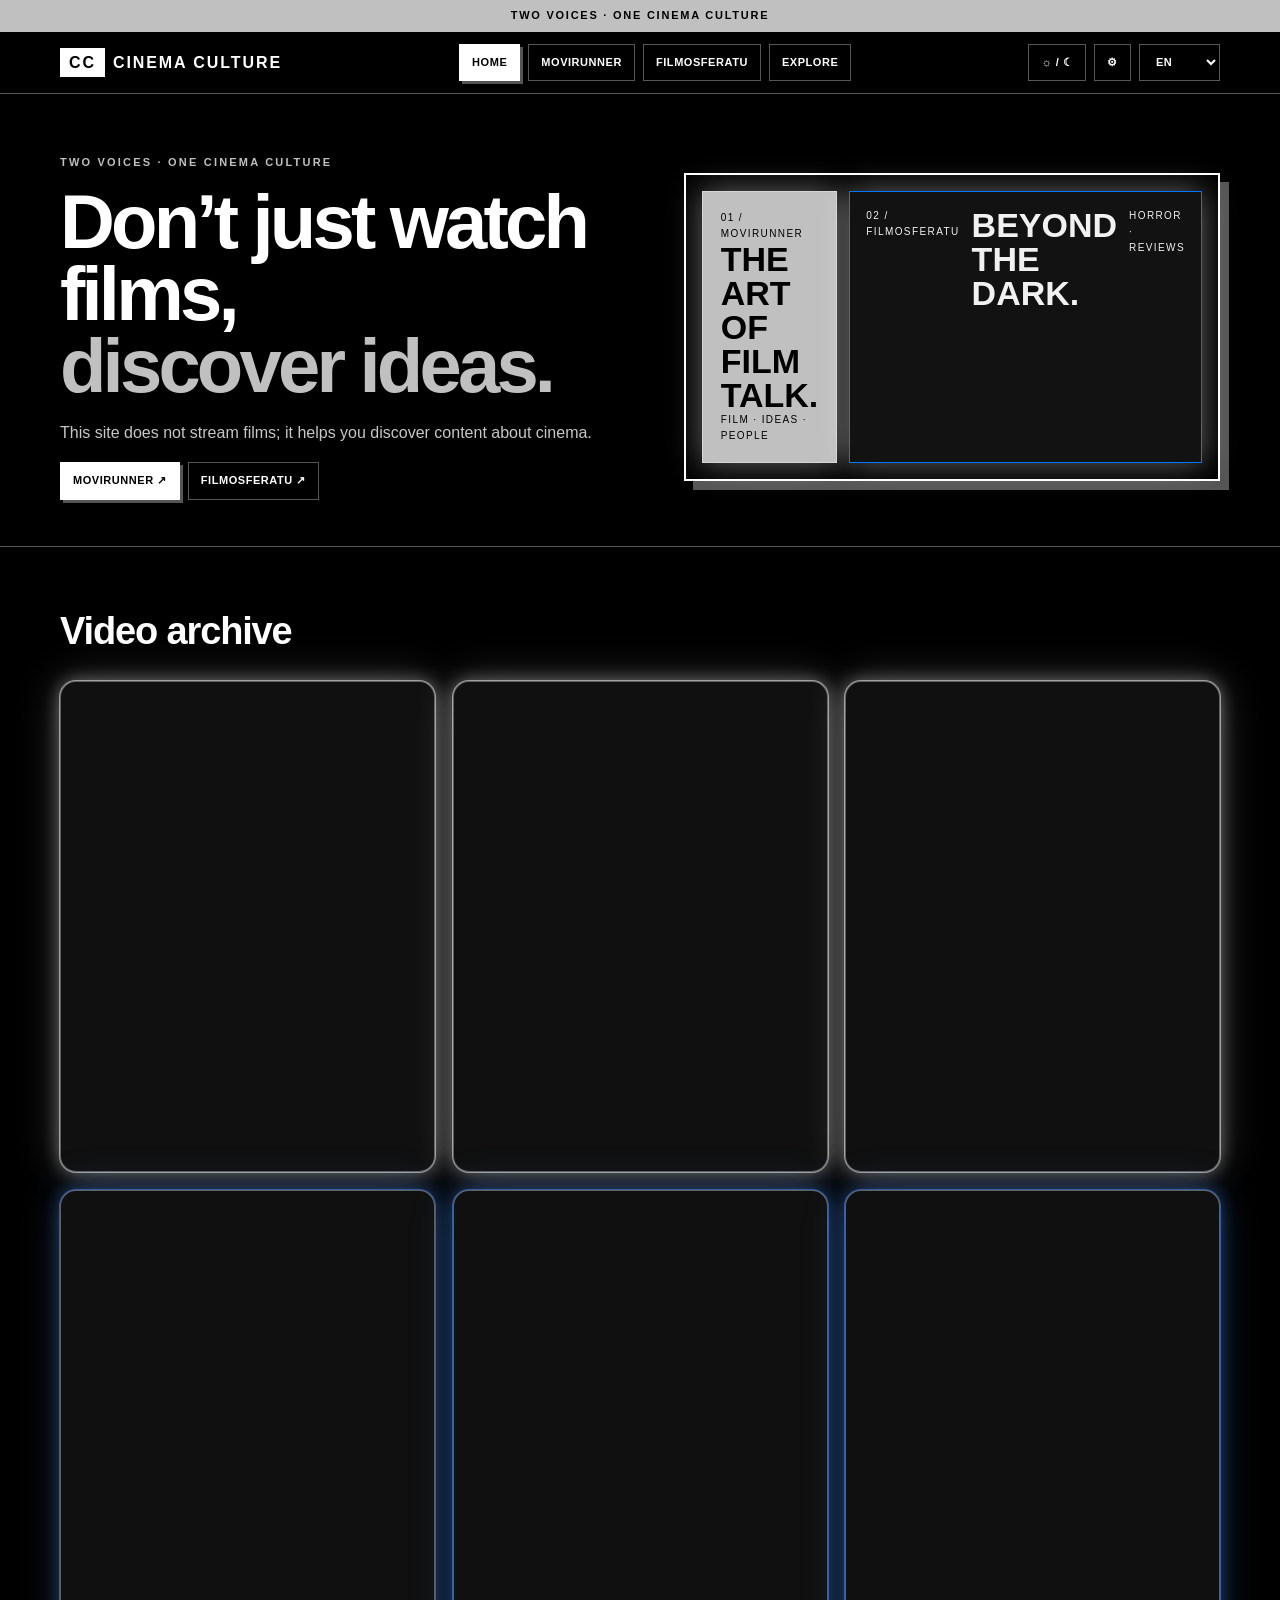
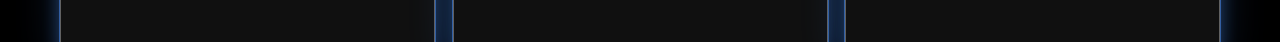
==== commit 42a19ee3: "24 yeni video ve guncel sayfalar" ====
--- a/index.html
+++ b/index.html
@@ -107,7 +107,7 @@
 function stats(v,id){if(!v.stats||!id)return '';const s=v.stats,L=SL[lang]||SL.tr;let d=s.asOf;try{d=new Date(s.asOf+'T00:00:00').toLocaleDateString(lang)}catch(e){}
 return `<div class="row" style="font-size:12px"><span>👁 ${esc(kfmt(s.views))} ${L[0]}</span><span>♥ ${esc(kfmt(s.likes))} ${L[1]}</span><span>💬 ${esc(s.comments)} ${L[2]}</span></div><p style="font-size:11px;margin-top:8px">${L[3]} ${esc(d)}</p>${com(v)}<a class="b" rel="noopener" target="_blank" style="margin-top:8px" href="https://www.youtube.com/watch?v=${id}">${L[4]} ↗</a>`}
 function video(v,n){const id=/^[\w-]{11}$/.test(v.id||'')?v.id:'';
-return `<article class="c ${/filmo/i.test(n)?'fs':'mr'}"><div class="th">${/^videos\/[\w.-]+\.webm$/.test(v.webm||'')?`<video controls preload="none" playsinline poster="${/^videos\/[\w.-]+\.webp$/.test(v.poster||'')?v.poster:''}" src="${v.webm}"></video>`:id?`<button class="pl" data-yt="${id}" aria-label="▶ ${esc(v.title)}">▶</button>`:'<span class="pl" style="display:grid;place-items:center">▶</span>'}</div><div class="m">${n} · ${esc(v.tag||'')}</div><h3>${esc(v.title)}</h3>${stats(v,id)}${id?`<a class="yt" href="https://www.youtube.com/watch?v=${id}" target="_blank" rel="noopener">YouTube ↗</a>`:''}</article>`}
+return `<article class="c ${/filmo/i.test(n)?'fs':'mr'}"><div class="th">${/^videos\/[\w.-]+\.webm$/.test(v.webm||'')?`<video controls preload="none" playsinline poster="${/^videos\/[\w.-]+\.(webp|jpg)$/.test(v.poster||'')?v.poster:''}" src="${v.webm}"></video>`:id?`<button class="pl" data-yt="${id}" aria-label="▶ ${esc(v.title)}">▶</button>`:'<span class="pl" style="display:grid;place-items:center">▶</span>'}</div><div class="m">${n} · ${esc(v.tag||'')}</div><h3>${esc(v.title)}</h3>${stats(v,id)}${id?`<a class="yt" href="https://www.youtube.com/watch?v=${id}" target="_blank" rel="noopener">YouTube ↗</a>`:''}</article>`}
 function brand(p){const x=CONTENT[p],n=BR[p].n;
 return `<section class="w" style="padding:44px 0 30px"><div class="ey">CINEMA CULTURE / ${p==='mr'?'BRAND 01':'BRAND 02'}</div><h1>${n}</h1><p>${T('d_'+p)}</p><div class="row"><button class="b p" data-share="${n}">${T('share')} ↗</button><a class="b" href="#explore">${T('open')}</a></div></section>
 <section class="sec"><div class="w"><div class="ey">${T('vid').toUpperCase()}</div><h2>${T('vid')}</h2>${x.videos.length?`<div class="g">${x.videos.map(v=>video(v,n)).join('')}</div>`:`<div class="em">${T('soon')}</div>`}</div></section>
@@ -137,6 +137,8 @@
 $('#lng').addEventListener('change',e=>{lang=e.target.value;ls.set('mf-lang',lang);render()});
 document.addEventListener('click',e=>{const y=e.target.closest('[data-yt]');if(y){const f=document.createElement('iframe');f.src='https://www.youtube-nocookie.com/embed/'+y.dataset.yt+'?autoplay=1&rel=0';f.allow='autoplay; encrypted-media; picture-in-picture; fullscreen';f.allowFullscreen=true;f.title='YouTube';y.parentNode.replaceChildren(f)}
 const s=e.target.closest('[data-share]');if(s){const u=location.protocol.startsWith('http')?': '+location.href:'';window.open('https://wa.me/?text='+encodeURIComponent(s.dataset.share+u),'_blank','noopener')}});
+function lazyFrames(){const vs=[...document.querySelectorAll('#app video')].filter(v=>!v.getAttribute('poster'));if(!vs.length||!('IntersectionObserver' in window))return;const io=new IntersectionObserver(es=>es.forEach(e=>{if(e.isIntersecting){const v=e.target;io.unobserve(v);v.preload='metadata';v.src=v.getAttribute('src').split('#')[0]+'#t=0.1'}}),{rootMargin:'300px'});vs.forEach(v=>io.observe(v))}
+{const _r=render;render=function(){_r();lazyFrames()}}
 window.addEventListener('hashchange',render);render();
 /* sync_videos.py'nin ürettiği videos.json (kendi sunucunuzda) varsa kanal videolarını yükler; yoksa sessizce atlanır */
 fetch('videos.json').then(r=>r.ok?r.json():null).then(d=>{if(!d)return;for(const p of ['mr','fs'])if(Array.isArray(d[p])){const ids=new Set(d[p].map(x=>x.id));CONTENT[p].videos=d[p].concat(CONTENT[p].videos.filter(x=>!ids.has(x.id)))}render()}).catch(()=>{});
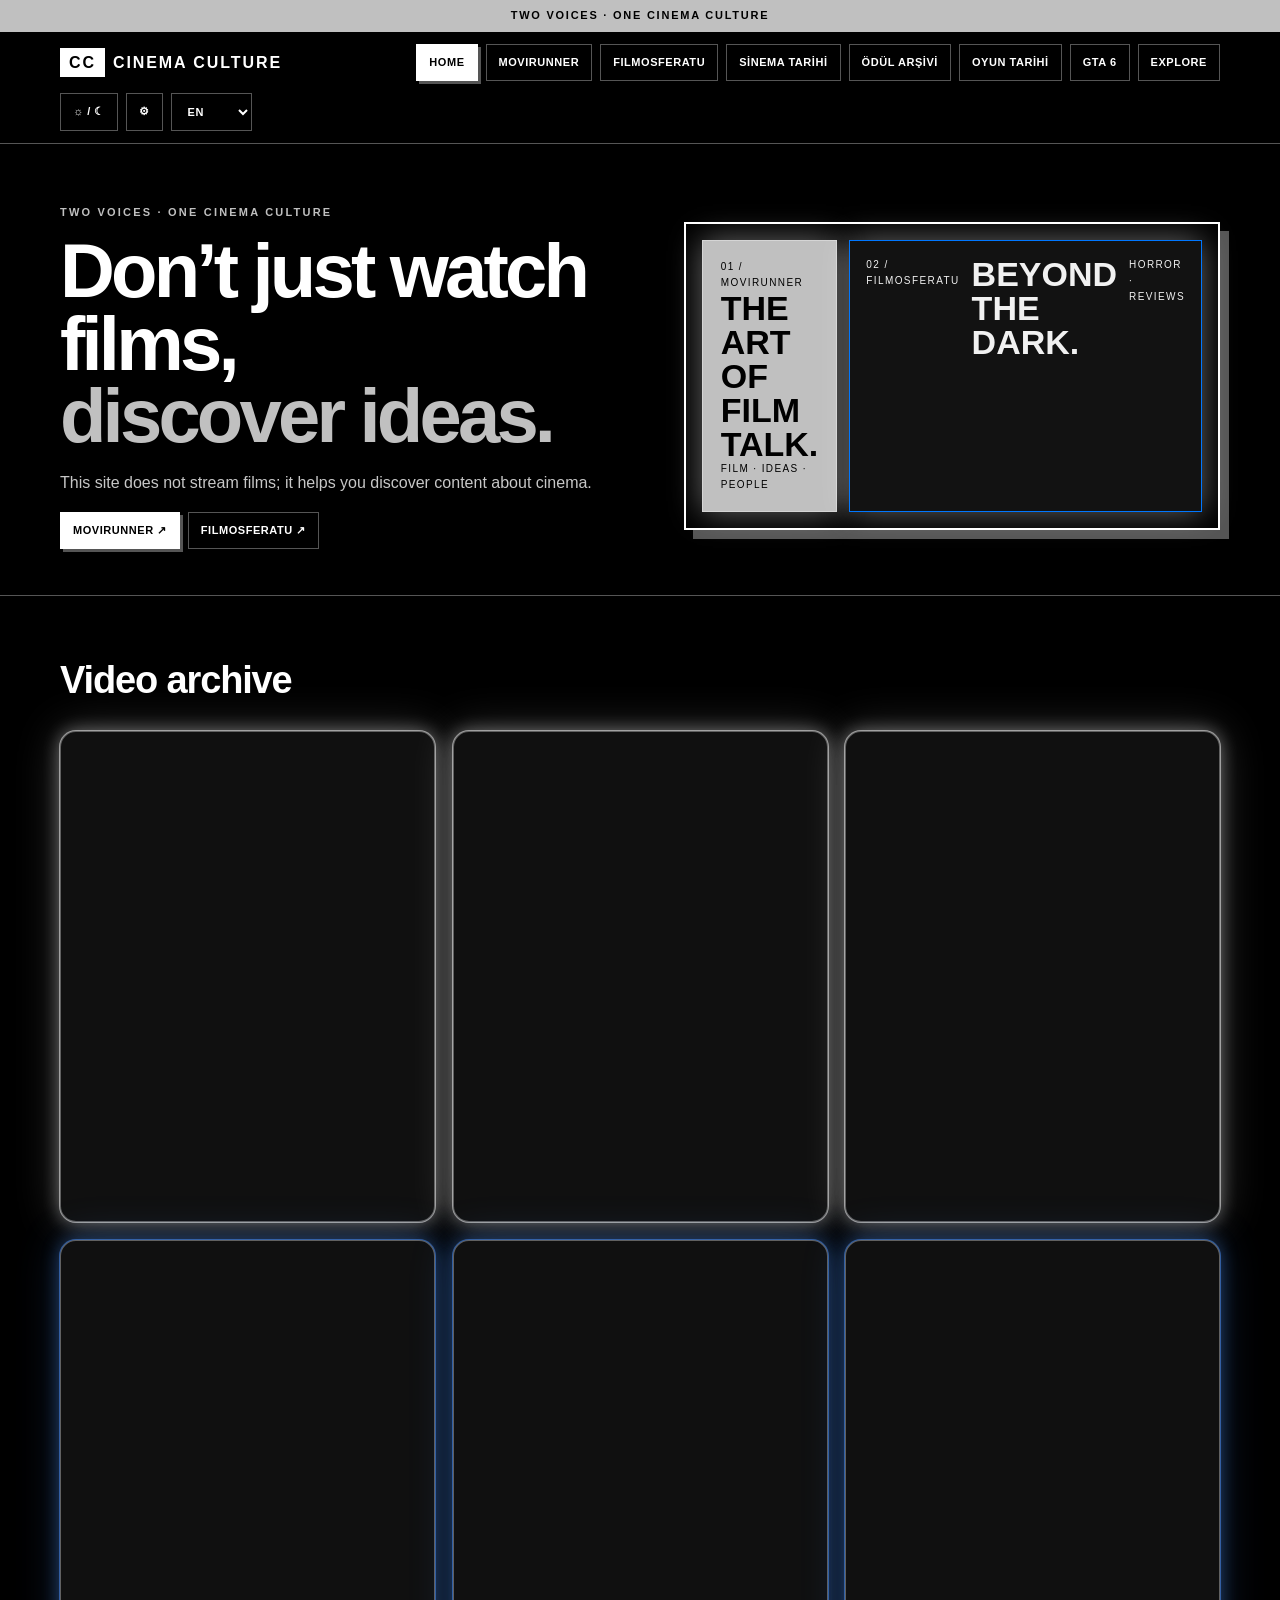
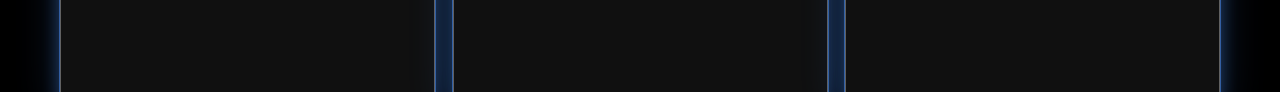
==== commit 6a7ef722: "oyunlar ve GTA 6 sayfalari" ====
--- a/index.html
+++ b/index.html
@@ -2,9 +2,9 @@
 <html lang="tr"><head><meta charset="utf-8">
 <meta name="viewport" content="width=device-width, initial-scale=1, viewport-fit=cover">
 <meta name="description" content="MoviRunner ve Filmosferatu: en çok beğenilen film videoları, sinema ve oyun tarihi, son 20 yılın ödüllü filmleri.">
-<title>Cinema Culture · MoviRunner × Filmosferatu | Film Önerileri ve Sinema Tarihi</title>
-<link rel="canonical" href="https://sukruozolgayizmir-ctrl.github.io/moviRunner-filmosferatu/"><meta name="robots" content="index,follow,max-snippet:-1,max-image-preview:large">
-<meta property="og:type" content="website"><meta property="og:site_name" content="Cinema Culture"><meta property="og:title" content="Cinema Culture · MoviRunner × Filmosferatu"><meta property="og:description" content="En çok beğenilen film videoları, sinema ve oyun tarihi, ödül arşivi."><meta property="og:url" content="https://sukruozolgayizmir-ctrl.github.io/moviRunner-filmosferatu/"><meta property="og:locale" content="tr_TR">
+<link rel="icon" href="data:image/svg+xml,%3Csvg xmlns='http://www.w3.org/2000/svg' viewBox='0 0 100 100'%3E%3Ctext y='.9em' font-size='90'%3E🎬%3C/text%3E%3C/svg%3E"><title>Cinema Culture · MoviRunner × Filmosferatu | Film Önerileri ve Sinema Tarihi</title>
+<link rel="alternate" type="application/atom+xml" title="Cinema Culture" href="feed.xml"><link rel="sitemap" type="application/xml" href="sitemap.xml"><link rel="canonical" href="https://sukruozolgayizmir-ctrl.github.io/moviRunner-filmosferatu/"><meta name="robots" content="index,follow,max-snippet:-1,max-image-preview:large">
+<meta property="og:type" content="website"><meta property="og:site_name" content="Cinema Culture"><meta property="og:title" content="Cinema Culture · MoviRunner × Filmosferatu"><meta property="og:description" content="En çok beğenilen film videoları, sinema ve oyun tarihi, ödül arşivi."><meta property="og:url" content="https://sukruozolgayizmir-ctrl.github.io/moviRunner-filmosferatu/"><meta property="og:image" content="https://sukruozolgayizmir-ctrl.github.io/moviRunner-filmosferatu/og-image.jpg"><meta property="og:image:width" content="1200"><meta property="og:image:height" content="630"><meta name="twitter:card" content="summary_large_image"><meta property="og:locale" content="tr_TR">
 <script type="application/ld+json">{"@context": "https://schema.org", "@graph": [{"@type": "WebSite", "@id": "https://sukruozolgayizmir-ctrl.github.io/moviRunner-filmosferatu/#website", "url": "https://sukruozolgayizmir-ctrl.github.io/moviRunner-filmosferatu/", "name": "Cinema Culture · MoviRunner × Filmosferatu", "inLanguage": "tr-TR"}, {"@type": "Organization", "@id": "https://sukruozolgayizmir-ctrl.github.io/moviRunner-filmosferatu/#org", "name": "MoviRunner × Filmosferatu", "url": "https://sukruozolgayizmir-ctrl.github.io/moviRunner-filmosferatu/", "founder": [{"@type": "Person", "name": "Hakan Çeken", "alternateName": "MoviRunner"}, {"@type": "Person", "name": "Gökan Çeken", "alternateName": "Filmosferatu"}], "sameAs": ["https://www.youtube.com/@MoviRunner", "https://www.instagram.com/movirunner/", "https://x.com/movirunner", "https://www.youtube.com/@Filmosferatu", "https://www.instagram.com/filmosferatu/", "https://www.tiktok.com/@filmosferatu"]}]}</script>
 <style>
 :root{--bg:#000;--fg:#fff;--ac:#c0c0c0;--card:#101010;--ln:#555;--ff:Arial,Helvetica,sans-serif;box-sizing:border-box;padding-top:env(safe-area-inset-top,0px);padding-bottom:env(safe-area-inset-bottom,0px)}
@@ -65,8 +65,8 @@
 <header><div class="w nr"><a class="logo" href="#home"><b>CC</b>CINEMA CULTURE</a>
 <nav id="nav"></nav><div class="tools"><button class="b" id="thm" aria-label="Gece / Gündüz">☼ / ☾</button><button class="b" id="opt">⚙</button>
 <select class="b" id="lng" aria-label="Dil"><option value="tr">TR</option><option value="en">EN</option><option value="ru">RU</option><option value="zh">中文</option><option value="ja">日本語</option><option value="es">ES</option><option value="el">ΕΛ</option></select></div></div></header>
-<main id="app"></main>
-<footer><div class="w">© <span id="yr"></span> CINEMA CULTURE · MOVIRUNNER × FILMOSFERATU<br><a href="tarihce.html">Sinema &amp; Oyun Tarihi</a> · <a href="odul-arsivi.html">Son 20 Yılın Ödül Arşivi</a></div></footer>
+<main id="app"><section><h1>Cinema Culture · MoviRunner × Filmosferatu</h1><p>MoviRunner (Hakan Çeken) ve Filmosferatu (Gökan Çeken) kanallarının en çok beğenilen film videoları, sinema ve oyun tarihi ile son 20 yılın ödül arşivi.</p><h2>MoviRunner videoları</h2><ul><li><a href="https://www.youtube.com/watch?v=bQt7pxt-cz8" rel="noopener">2. Dünya Savaşı Konulu EN İYİ FİLMLER!</a></li><li><a href="https://www.youtube.com/watch?v=aho-y0J6z-E" rel="noopener">Mutlaka İzlenmesi Gereken 7 FİLM!</a></li><li><a href="https://www.youtube.com/watch?v=wjza4YtBLzE" rel="noopener">Gerçekten İzlemeye Değer 10 FİLM!</a></li><li><a href="https://www.youtube.com/watch?v=wVqWj7PUkso" rel="noopener">Yalnızlık...</a></li><li><a href="https://www.youtube.com/watch?v=GTyuaSsJQkQ" rel="noopener">Mutlaka İzlenmesi Gereken 10 FİLM</a></li><li><a href="https://www.youtube.com/watch?v=ZyYvfPd8p9M" rel="noopener">Netflix’te İzlenilmesi Gereken 10 FİLM!</a></li><li><a href="https://www.youtube.com/watch?v=7OHrfjlGY-0" rel="noopener">Netflix’te İzlenmesi Gereken 10 FİLM!</a></li><li><a href="https://www.youtube.com/watch?v=h9Fivq6os04" rel="noopener">İZLEDİĞİM EN İYİ 10 FİLM!</a></li><li><a href="https://www.youtube.com/watch?v=EByog3MGqJk" rel="noopener">Hemen İzlemen Gereken 10 FİLM!</a></li><li><a href="https://www.youtube.com/watch?v=You5NW2Mh_w" rel="noopener">MAFYA KONULU EN İYİ 10 FİLM!</a></li><li><a href="https://www.youtube.com/watch?v=eCvrO6ksfds" rel="noopener">2025’te İzlemen Gereken 10 FİLM</a></li><li><a href="https://www.youtube.com/watch?v=0i10l7MqN_I" rel="noopener">İzledikten Sonra Etkisinden Çıkamayacağınız 10 FİLM!</a></li><li><a href="https://www.youtube.com/watch?v=mfd_h6Tv3bE" rel="noopener">Netflix’te İzlemen Gereken 10 FİLM!</a></li><li><a href="https://www.youtube.com/watch?v=R_Il2t-ww04" rel="noopener">BU FİLME BAYILDIM! (YÖNETMENİYLE KONUŞTUM!)</a></li><li><a href="https://www.youtube.com/watch?v=K9O2y9hy4a0" rel="noopener">Kesin İzlemen Gereken 10 FİLM!</a></li><li><a href="https://www.youtube.com/watch?v=NviGhkeJgSE" rel="noopener">Mutlaka İzlemen Gereken 10 FİLM!</a></li><li><a href="https://www.youtube.com/watch?v=qjrtC8xUYus" rel="noopener">Ailecek İzlenecek 10 FİLM!</a></li><li><a href="https://www.youtube.com/watch?v=LHaqU8uj7Ec" rel="noopener">Mutlaka İzlenmesi Gereken 5 FİLM!</a></li><li><a href="https://www.youtube.com/watch?v=wCPwaR8jq9U" rel="noopener">Yılın İzlenmesi Gereken EN İYİ FİLMLERİ</a></li><li><a href="https://www.youtube.com/watch?v=sx1uyYPyB1M" rel="noopener">HAYATIMI DEĞİŞTİREN 10 FİLM!</a></li><li><a href="https://www.youtube.com/watch?v=f5wnamjzEBA" rel="noopener">2010’LARIN EN İYİ 10 FİLMİ</a></li><li><a href="https://www.youtube.com/watch?v=ukpMMvegnaM" rel="noopener">Tek Başına İzlememeniz Gereken 8 FİLM!</a></li><li><a href="https://www.youtube.com/watch?v=t59hfxSEzZk" rel="noopener">Mutlaka İzlenmesi Gereken 10 FİLM ÖNERİSİ</a></li><li><a href="https://www.youtube.com/watch?v=z8zGPYs1_jE" rel="noopener">2000’LERİN EN İYİ 10 FİLMİ</a></li></ul><h2>Filmosferatu videoları</h2><ul><li><a href="https://www.youtube.com/watch?v=Hi3y0O1u0zU" rel="noopener">ÖZGÜN KORKU FİLMİ ARAYANLARA</a></li><li><a href="https://www.youtube.com/watch?v=k589XlYTMVg" rel="noopener">PALYAÇO TEMALI FİLM ARAYANLARA</a></li><li><a href="https://www.youtube.com/watch?v=Sck3Rp8hi7I" rel="noopener">RAHATSIZ EDİCİ BİR FİLM ARAYANLARA</a></li><li><a href="https://www.youtube.com/watch?v=ZUOAltX5UV4" rel="noopener">KABUS GİBİ KORKU FİLMİ ARAYANLARA</a></li><li><a href="https://www.youtube.com/watch?v=a7YLeocaLf8" rel="noopener">Kukla oynatıcısının kabusu</a></li><li><a href="https://www.youtube.com/watch?v=yWXMrGwNxWM" rel="noopener">AŞIRI KORKUNÇ FİLM ARAYANLARA</a></li><li><a href="https://www.youtube.com/watch?v=SOX3Zln17xI" rel="noopener">RAHATSIZ EDİCİ FİLM ARAYANLARA!</a></li><li><a href="https://www.youtube.com/watch?v=F654DDaeHgE" rel="noopener">AKIL HASTANESİ TEMALI KORKU FİLMİ ARAYANLARA</a></li><li><a href="https://www.youtube.com/watch?v=llcsltX-Pgs" rel="noopener">MİTOLOJİK KORKU FİLM ARAYANLARA</a></li><li><a href="https://www.youtube.com/watch?v=lgYS9Ljw4Jo" rel="noopener">TÜYLER ÜRPERTİCİ KORKU FİLMİ</a></li><li><a href="https://www.youtube.com/watch?v=tVhJE0qnBMY" rel="noopener">SALGIN TEMALI FİLM ARAYANLARA</a></li><li><a href="https://www.youtube.com/watch?v=bBHCATssIlw" rel="noopener">RAHATSIZ EDİCİ FİLM ARAYANLARA</a></li><li><a href="https://www.youtube.com/watch?v=TFTz7CCr6mk" rel="noopener">RAHATSIZ EDİCİ KORKU FİLMİ ARAYANLARA</a></li><li><a href="https://www.youtube.com/watch?v=Wj9Wbhid75Q" rel="noopener">RAHATSIZ EDEN FİLM ARAYANLARA</a></li><li><a href="https://www.youtube.com/watch?v=EW3nkyuqMl8" rel="noopener">ÇOK RAHATSIZ EDEN FİLM ARAYANLARA</a></li><li><a href="https://www.youtube.com/watch?v=LXFJUaVIj_4" rel="noopener">BEYİN YAKAN FİLM ARAYANLARA</a></li><li><a href="https://www.youtube.com/watch?v=HyZYfziuESY" rel="noopener">TÜYLER ÜRPERTİCİ FİLM ARAYANLARA</a></li><li><a href="https://www.youtube.com/watch?v=Vso5chbEGng" rel="noopener">AKILDAN ÇIKMAYACAK FİLM ARAYANLARA</a></li><li><a href="https://www.youtube.com/watch?v=8Zpk_6wGu28" rel="noopener">SÜRÜKLEYİCİ GERİLİM FİLMİ ARAYANLARA</a></li><li><a href="https://www.youtube.com/watch?v=gwF0J0q0E2Q" rel="noopener">SARSICI BİR FİLM ARAYANLARA</a></li><li><a href="https://www.youtube.com/watch?v=S5uE3p7QK1g" rel="noopener">NOEL TEMALI FİLM ARAYANLARA</a></li><li><a href="https://www.youtube.com/watch?v=7-abqk5xxOg" rel="noopener">HAKKI VERİLMEYEN KORKU FİLMİ</a></li><li><a href="https://www.youtube.com/watch?v=UH6rj0TFGhk" rel="noopener">YILIN EN İYİ KORKU FİLMLERİNDEN</a></li><li><a href="https://www.youtube.com/watch?v=HFbbQ9Ltp_s" rel="noopener">Gerçekten geren filmlerden...</a></li></ul><p><a href="tarihce.html">Sinema ve Oyun Tarihi</a> · <a href="odul-arsivi.html">Son 20 Yılın Ödül Arşivi</a> · <a href="oyunlar.html">Video Oyunları Tarihi</a> · <a href="gta6.html">GTA 6</a></p><noscript><p>Videoları izlemek için JavaScript gerekir; yukarıdaki bağlantılar YouTube sayfalarına gider.</p></noscript></section></main>
+<footer><div class="w">© <span id="yr"></span> CINEMA CULTURE · MOVIRUNNER × FILMOSFERATU<br><a href="tarihce.html">Sinema &amp; Oyun Tarihi</a> · <a href="odul-arsivi.html">Son 20 Yılın Ödül Arşivi</a> · <a href="oyunlar.html">Video Oyunları Tarihi</a> · <a href="gta6.html">GTA 6</a></div></footer>
 <aside class="dr" id="dr" aria-label="Görünüm"><button class="b" id="cl" style="float:right">×</button><h2 id="dt"></h2>
 <label id="l1"></label><div class="cr"><input type="color" id="k1"><input type="text" id="x1" maxlength="7"><code id="r1"></code></div>
 <label id="l2"></label><div class="cr"><input type="color" id="k2"><input type="text" id="x2" maxlength="7"><code id="r2"></code></div>
@@ -121,7 +121,7 @@
 for(const p of ['mr','fs']){if(b&&b!==p)continue;for(const k of ['videos','posts']){if(t&&t!==k)continue;for(const it of CONTENT[p][k])if(!q||(it.title||'').toLowerCase().includes(q))out.push(k==='videos'?video(it,BR[p].n):`<article class="c"><div class="m">${BR[p].n}</div><h3>${esc(it.title)}</h3><p>${esc(it.text||'')}</p></article>`)}}
 $('#rs2').innerHTML=out.length?`<div class="g">${out.join('')}</div>`:`<div class="em">${T('none')}</div>`}
 function render(){const p=page();theme();$('#bar').textContent=T('bar');$('#yr').textContent=new Date().getFullYear();$('#lng').value=lang;
-$('#nav').innerHTML=[['home',T('home')],['mr','MOVIRUNNER'],['fs','FILMOSFERATU'],['explore',T('explore')]].map(([k,l])=>`<a class="b${k===p?' on':''}" href="#${k}"${k===p?' aria-current="page"':''}>${l}</a>`).join('');
+$('#nav').innerHTML=[['home',T('home')],['mr','MOVIRUNNER'],['fs','FILMOSFERATU'],['tarihce.html','SİNEMA TARİHİ'],['odul-arsivi.html','ÖDÜL ARŞİVİ'],['oyunlar.html','OYUN TARİHİ'],['gta6.html','GTA 6'],['explore',T('explore')]].map(([k,l])=>`<a class="b${k===p?' on':''}" href="${/\.html$/.test(k)?k:'#'+k}"${k===p?' aria-current="page"':''}>${l}</a>`).join('');
 $('#app').innerHTML=({home,mr:()=>brand('mr'),fs:()=>brand('fs'),explore})[p]();
 if(p==='explore'){['q','bs','ty'].forEach(i=>$('#'+i).addEventListener('input',runFilter));runFilter()}
 $('#dt').textContent=T('set');[['l1','bg'],['l2','tx'],['l3','ac'],['l4','font']].forEach(([i,k])=>$('#'+i).textContent=T(k).toUpperCase());$('#rs').textContent=T('reset');
